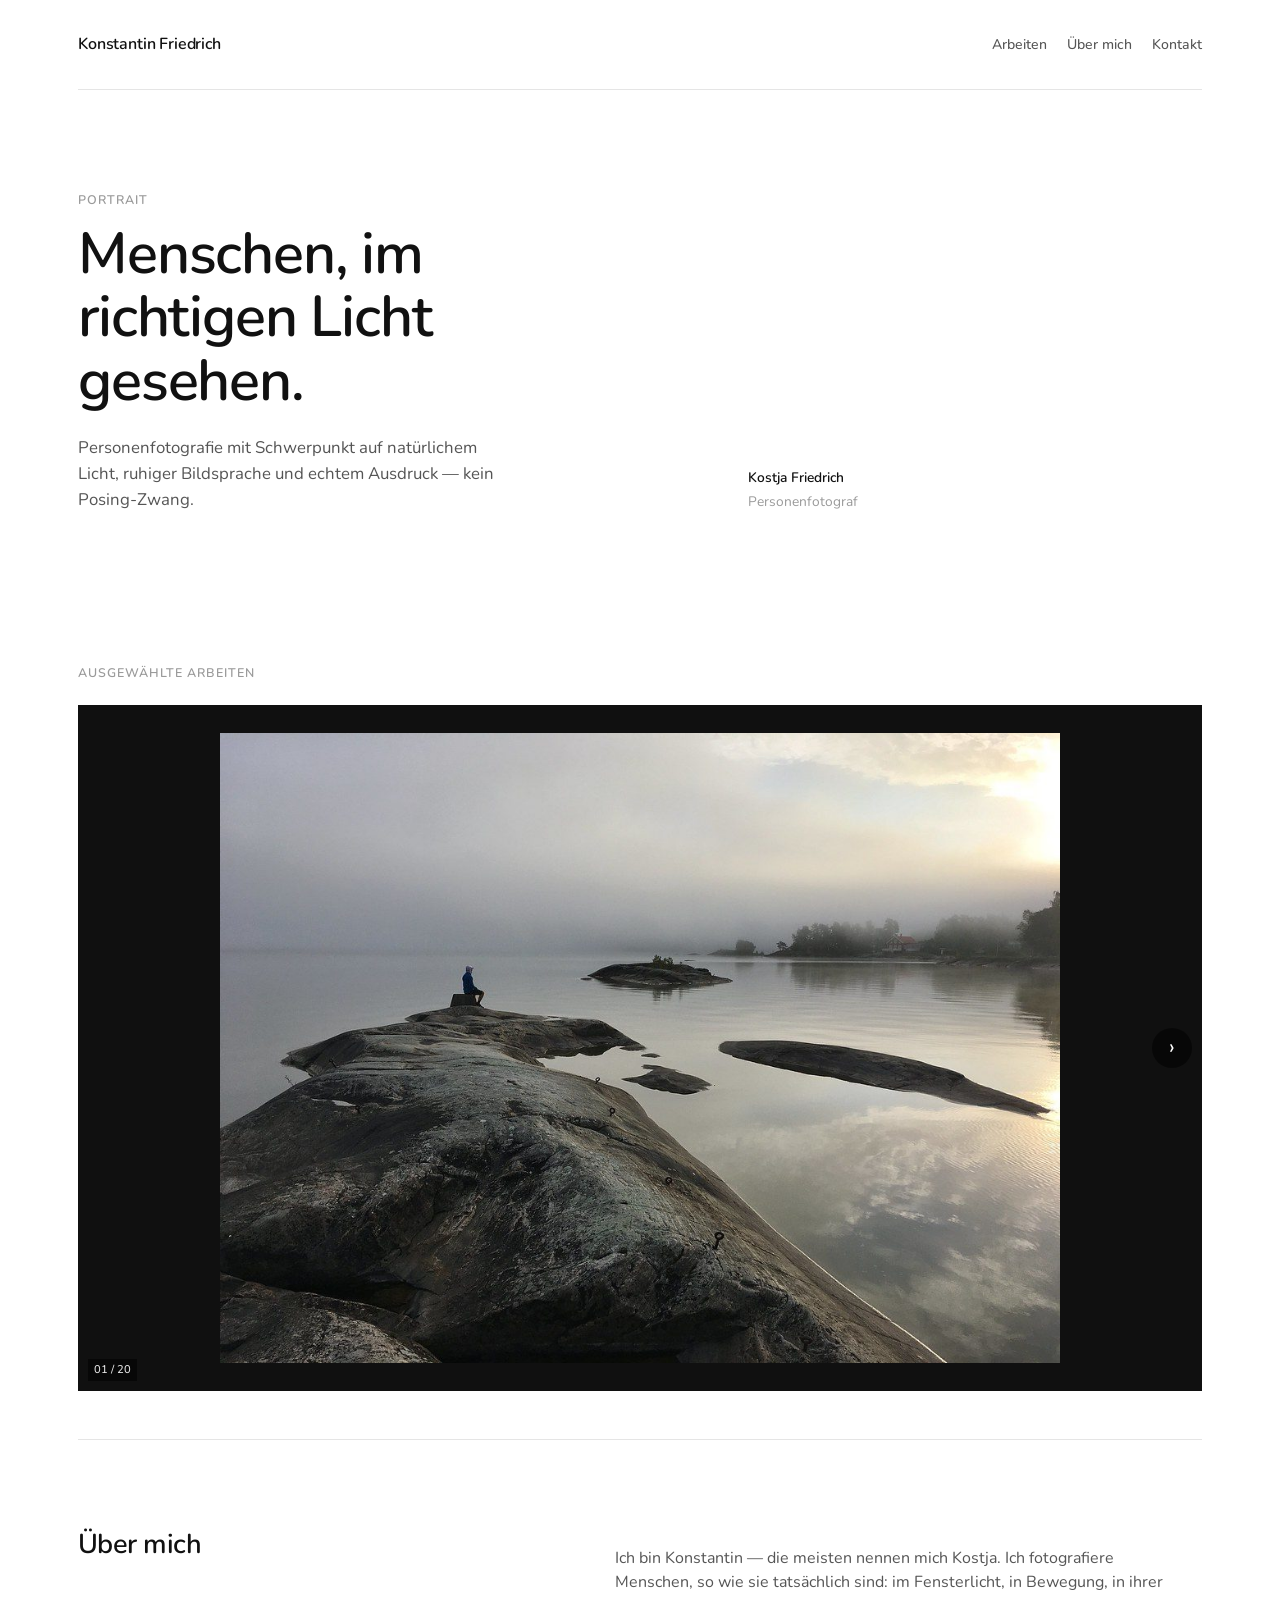
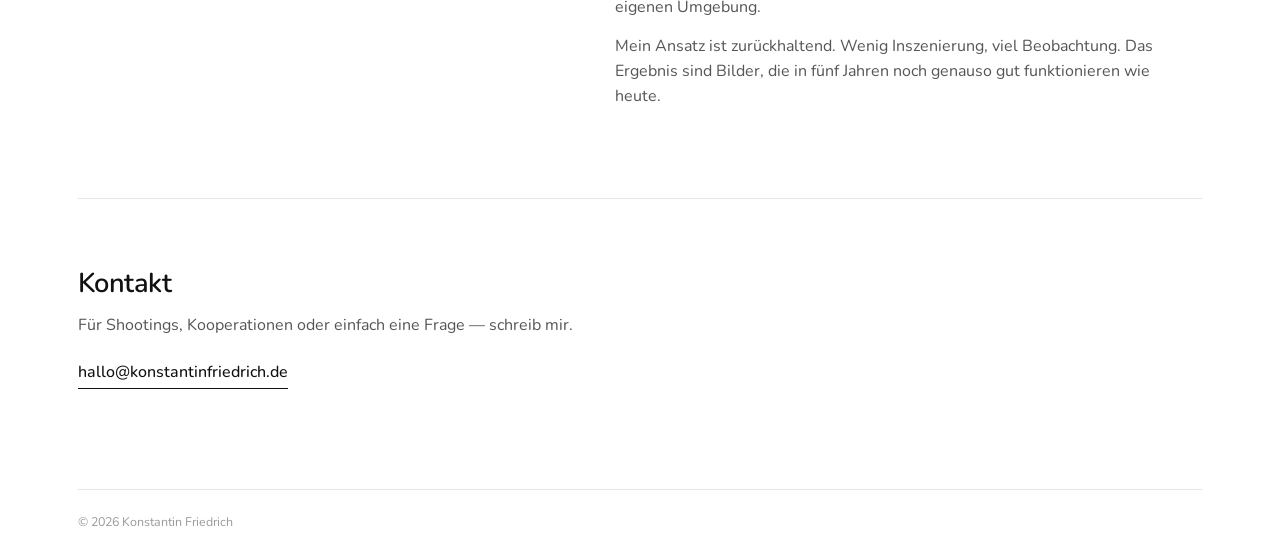
==== index.html @ 92b4cdb7 "first portfolio design" ====
<!DOCTYPE html>
<html lang="de">
<head>
<meta charset="UTF-8">
<meta name="viewport" content="width=device-width, initial-scale=1.0">
<title>Konstantin Friedrich — Personenfotografie</title>
<meta name="description" content="Konstantin Friedrich · Personenfotografie mit Fokus auf natürliches Licht.">
<link rel="preconnect" href="https://fonts.googleapis.com">
<link rel="preconnect" href="https://fonts.gstatic.com" crossorigin>
<link href="https://fonts.googleapis.com/css2?family=Nunito:wght@400;500;600;700&display=swap" rel="stylesheet">
<link rel="stylesheet" href="styles.css">
</head>
<body>

<div class="wrap">
  <header>
    <div class="header-row">
      <div class="wordmark">Konstantin Friedrich</div>
      <nav>
        <ul>
          <li><a href="#arbeiten">Arbeiten</a></li>
          <li><a href="#ueber-mich">Über mich</a></li>
          <li><a href="#kontakt">Kontakt</a></li>
        </ul>
      </nav>
    </div>
  </header>

  <section class="hero">
    <div>
      <span class="kicker">Portrait</span>
      <h1>Menschen, im richtigen Licht gesehen.</h1>
      <p class="hero-sub">Personenfotografie mit Schwerpunkt auf natürlichem Licht, ruhiger Bildsprache und echtem Ausdruck — kein Posing-Zwang.</p>
    </div>
    <div class="hero-meta">
      <div><strong>Kostja Friedrich</strong></div>
      <div>Personenfotograf</div>
    </div>
  </section>

  <section class="gallery" id="arbeiten">
    <div class="section-label">Ausgewählte Arbeiten</div>
    <div class="carousel">
      <div class="slide" id="s01">
        <img src="bilder/01.jpg" alt="Portraitfotografie, Bild 01" loading="lazy">
        <span class="slide-tag">01 / 20</span>
        <a class="carousel-nav next" href="#s02" aria-label="Nächstes Bild">&#8250;</a>
      </div>
      <div class="slide" id="s02">
        <img src="bilder/02.jpg" alt="Portraitfotografie, Bild 02" loading="lazy">
        <span class="slide-tag">02 / 20</span>
        <a class="carousel-nav prev" href="#s01" aria-label="Vorheriges Bild">&#8249;</a>
        <a class="carousel-nav next" href="#s03" aria-label="Nächstes Bild">&#8250;</a>
      </div>
      <div class="slide" id="s03">
        <img src="bilder/03.jpg" alt="Portraitfotografie, Bild 03" loading="lazy">
        <span class="slide-tag">03 / 20</span>
        <a class="carousel-nav prev" href="#s02" aria-label="Vorheriges Bild">&#8249;</a>
        <a class="carousel-nav next" href="#s04" aria-label="Nächstes Bild">&#8250;</a>
      </div>
      <div class="slide" id="s04">
        <img src="bilder/04.jpg" alt="Portraitfotografie, Bild 04" loading="lazy">
        <span class="slide-tag">04 / 20</span>
        <a class="carousel-nav prev" href="#s03" aria-label="Vorheriges Bild">&#8249;</a>
        <a class="carousel-nav next" href="#s05" aria-label="Nächstes Bild">&#8250;</a>
      </div>
      <div class="slide" id="s05">
        <img src="bilder/05.jpg" alt="Portraitfotografie, Bild 05" loading="lazy">
        <span class="slide-tag">05 / 20</span>
        <a class="carousel-nav prev" href="#s04" aria-label="Vorheriges Bild">&#8249;</a>
        <a class="carousel-nav next" href="#s06" aria-label="Nächstes Bild">&#8250;</a>
      </div>
      <div class="slide" id="s06">
        <img src="bilder/06.jpg" alt="Portraitfotografie, Bild 06" loading="lazy">
        <span class="slide-tag">06 / 20</span>
        <a class="carousel-nav prev" href="#s05" aria-label="Vorheriges Bild">&#8249;</a>
        <a class="carousel-nav next" href="#s07" aria-label="Nächstes Bild">&#8250;</a>
      </div>
      <div class="slide" id="s07">
        <img src="bilder/07.jpg" alt="Portraitfotografie, Bild 07" loading="lazy">
        <span class="slide-tag">07 / 20</span>
        <a class="carousel-nav prev" href="#s06" aria-label="Vorheriges Bild">&#8249;</a>
        <a class="carousel-nav next" href="#s08" aria-label="Nächstes Bild">&#8250;</a>
      </div>
      <div class="slide" id="s08">
        <img src="bilder/08.jpg" alt="Portraitfotografie, Bild 08" loading="lazy">
        <span class="slide-tag">08 / 20</span>
        <a class="carousel-nav prev" href="#s07" aria-label="Vorheriges Bild">&#8249;</a>
        <a class="carousel-nav next" href="#s09" aria-label="Nächstes Bild">&#8250;</a>
      </div>
      <div class="slide" id="s09">
        <img src="bilder/09.jpg" alt="Portraitfotografie, Bild 09" loading="lazy">
        <span class="slide-tag">09 / 20</span>
        <a class="carousel-nav prev" href="#s08" aria-label="Vorheriges Bild">&#8249;</a>
        <a class="carousel-nav next" href="#s10" aria-label="Nächstes Bild">&#8250;</a>
      </div>
      <div class="slide" id="s10">
        <img src="bilder/10.jpg" alt="Portraitfotografie, Bild 10" loading="lazy">
        <span class="slide-tag">10 / 20</span>
        <a class="carousel-nav prev" href="#s09" aria-label="Vorheriges Bild">&#8249;</a>
        <a class="carousel-nav next" href="#s11" aria-label="Nächstes Bild">&#8250;</a>
      </div>
      <div class="slide" id="s11">
        <img src="bilder/11.jpg" alt="Portraitfotografie, Bild 11" loading="lazy">
        <span class="slide-tag">11 / 20</span>
        <a class="carousel-nav prev" href="#s10" aria-label="Vorheriges Bild">&#8249;</a>
        <a class="carousel-nav next" href="#s12" aria-label="Nächstes Bild">&#8250;</a>
      </div>
      <div class="slide" id="s12">
        <img src="bilder/12.jpg" alt="Portraitfotografie, Bild 12" loading="lazy">
        <span class="slide-tag">12 / 20</span>
        <a class="carousel-nav prev" href="#s11" aria-label="Vorheriges Bild">&#8249;</a>
        <a class="carousel-nav next" href="#s13" aria-label="Nächstes Bild">&#8250;</a>
      </div>
      <div class="slide" id="s13">
        <img src="bilder/13.jpg" alt="Portraitfotografie, Bild 13" loading="lazy">
        <span class="slide-tag">13 / 20</span>
        <a class="carousel-nav prev" href="#s12" aria-label="Vorheriges Bild">&#8249;</a>
        <a class="carousel-nav next" href="#s14" aria-label="Nächstes Bild">&#8250;</a>
      </div>
      <div class="slide" id="s14">
        <img src="bilder/14.jpg" alt="Portraitfotografie, Bild 14" loading="lazy">
        <span class="slide-tag">14 / 20</span>
        <a class="carousel-nav prev" href="#s13" aria-label="Vorheriges Bild">&#8249;</a>
        <a class="carousel-nav next" href="#s15" aria-label="Nächstes Bild">&#8250;</a>
      </div>
      <div class="slide" id="s15">
        <img src="bilder/15.jpg" alt="Portraitfotografie, Bild 15" loading="lazy">
        <span class="slide-tag">15 / 20</span>
        <a class="carousel-nav prev" href="#s14" aria-label="Vorheriges Bild">&#8249;</a>
        <a class="carousel-nav next" href="#s16" aria-label="Nächstes Bild">&#8250;</a>
      </div>
      <div class="slide" id="s16">
        <img src="bilder/16.jpg" alt="Portraitfotografie, Bild 16" loading="lazy">
        <span class="slide-tag">16 / 20</span>
        <a class="carousel-nav prev" href="#s15" aria-label="Vorheriges Bild">&#8249;</a>
        <a class="carousel-nav next" href="#s17" aria-label="Nächstes Bild">&#8250;</a>
      </div>
      <div class="slide" id="s17">
        <img src="bilder/17.jpg" alt="Portraitfotografie, Bild 17" loading="lazy">
        <span class="slide-tag">17 / 20</span>
        <a class="carousel-nav prev" href="#s16" aria-label="Vorheriges Bild">&#8249;</a>
        <a class="carousel-nav next" href="#s18" aria-label="Nächstes Bild">&#8250;</a>
      </div>
      <div class="slide" id="s18">
        <img src="bilder/18.jpg" alt="Portraitfotografie, Bild 18" loading="lazy">
        <span class="slide-tag">18 / 20</span>
        <a class="carousel-nav prev" href="#s17" aria-label="Vorheriges Bild">&#8249;</a>
        <a class="carousel-nav next" href="#s19" aria-label="Nächstes Bild">&#8250;</a>
      </div>
      <div class="slide" id="s19">
        <img src="bilder/19.jpg" alt="Portraitfotografie, Bild 19" loading="lazy">
        <span class="slide-tag">19 / 20</span>
        <a class="carousel-nav prev" href="#s18" aria-label="Vorheriges Bild">&#8249;</a>
        <a class="carousel-nav next" href="#s20" aria-label="Nächstes Bild">&#8250;</a>
      </div>
      <div class="slide" id="s20">
        <img src="bilder/20.jpg" alt="Portraitfotografie, Bild 20" loading="lazy">
        <span class="slide-tag">20 / 20</span>
        <a class="carousel-nav prev" href="#s19" aria-label="Vorheriges Bild">&#8249;</a>
      </div>
    </div>
  </section>

  <section class="about" id="ueber-mich">
    <h2>Über mich</h2>
    <div>
      <p>Ich bin Konstantin — die meisten nennen mich Kostja. Ich fotografiere Menschen, so wie sie tatsächlich sind: im Fenster­licht, in Bewegung, in ihrer eigenen Umgebung.</p>
      <p>Mein Ansatz ist zurückhaltend. Wenig Inszenierung, viel Beobachtung. Das Ergebnis sind Bilder, die in fünf Jahren noch genauso gut funktionieren wie heute.</p>
    </div>
  </section>

  <section class="contact" id="kontakt">
    <h2>Kontakt</h2>
    <p class="contact-intro">Für Shootings, Kooperationen oder einfach eine Frage — schreib mir.</p>
    <div class="contact-links">
      <a href="mailto:hallo@konstantinfriedrich.de">hallo@konstantinfriedrich.de</a>
    </div>
  </section>

  <footer>
    <span>© 2026 Konstantin Friedrich</span>
  </footer>
</div>

<script src="script.js" defer></script>

</body>
</html>
---- styles.css ----
:root {
  --bg: #ffffff;
  --bg-raised: #f4f4f4;
  --ink: #111111;
  --ink-soft: #555555;
  --grey: #9a9a9a;
  --line: #e5e5e5;
  --frame-max: 1180px;
  --gap: clamp(20px, 5vw, 56px);
}

* { box-sizing: border-box; margin: 0; padding: 0; }

html { scroll-behavior: smooth; }

body {
  background: var(--bg);
  color: var(--ink);
  font-family: 'Nunito', sans-serif;
  font-size: 16px;
  line-height: 1.55;
  -webkit-font-smoothing: antialiased;
}

a { color: inherit; }

h1, h2, h3 {
  font-family: 'Nunito', sans-serif;
  font-weight: 600;
  letter-spacing: -0.02em;
  line-height: 1.1;
}

.wrap {
  max-width: var(--frame-max);
  margin: 0 auto;
  padding: 0 20px;
}

/* Kicker label, reused above headings */
.kicker {
  display: block;
  font-size: 0.78rem;
  font-weight: 600;
  color: var(--grey);
  letter-spacing: 0.08em;
  text-transform: uppercase;
  margin-bottom: 14px;
}

/* Header */
header {
  padding: 22px 0;
  position: sticky;
  top: 0;
  z-index: 10;
  background: var(--bg);
  border-bottom: 1px solid var(--line);
}
.header-row {
  display: flex;
  justify-content: space-between;
  align-items: center;
  gap: 16px;
  flex-wrap: wrap;
}
.wordmark {
  font-size: 1rem;
  font-weight: 600;
  letter-spacing: -0.01em;
}
nav ul {
  list-style: none;
  display: flex;
  gap: 20px;
  flex-wrap: wrap;
}
nav a {
  text-decoration: none;
  font-size: 0.88rem;
  font-weight: 500;
  color: var(--ink-soft);
  transition: color 0.15s ease;
}
nav a:hover, nav a:focus-visible { color: var(--ink); }

/* Hero */
.hero {
  padding: 56px 0 48px;
  display: grid;
  gap: 28px;
}
.hero h1 {
  font-size: clamp(2.1rem, 8vw, 3.6rem);
  max-width: 14ch;
}
.hero-sub {
  margin-top: 18px;
  font-size: 1.02rem;
  color: var(--ink-soft);
  max-width: 42ch;
}
.hero-meta {
  font-size: 0.86rem;
  color: var(--grey);
  line-height: 1.7;
}
.hero-meta strong { color: var(--ink); font-weight: 600; }

/* Gallery */
.gallery {
  padding: 44px 0 32px;
}
.section-label {
  font-size: 0.78rem;
  font-weight: 600;
  color: var(--grey);
  letter-spacing: 0.08em;
  text-transform: uppercase;
  margin-bottom: 22px;
}
.carousel {
  display: flex;
  overflow-x: auto;
  scroll-snap-type: x mandatory;
  -webkit-overflow-scrolling: touch;
  gap: 16px;
  padding-bottom: 8px;
  scrollbar-width: none;
}
.carousel::-webkit-scrollbar {
  display: none;
}
.slide {
  flex: 0 0 100%;
  scroll-snap-align: center;
  position: relative;
  background: #101010;
  display: flex;
  align-items: center;
  justify-content: center;
  padding: 28px 0;
}
.slide img {
  display: block;
  width: 100%;
  max-height: 70vh;
  object-fit: contain;
}
.slide-tag {
  position: absolute;
  bottom: 10px;
  left: 10px;
  font-size: 0.7rem;
  font-weight: 500;
  color: #e5e5e5;
  background: rgba(0, 0, 0, 0.55);
  padding: 2px 6px;
}
.carousel-nav {
  position: absolute;
  top: 50%;
  transform: translateY(-50%);
  width: 40px;
  height: 40px;
  display: flex;
  align-items: center;
  justify-content: center;
  border-radius: 50%;
  background: rgba(0, 0, 0, 0.55);
  color: #fff;
  font-size: 1.4rem;
  line-height: 1;
  text-decoration: none;
  transition: background 0.15s ease;
}
.carousel-nav:hover, .carousel-nav:focus-visible {
  background: rgba(0, 0, 0, 0.8);
}
.carousel-nav.prev { left: 10px; }
.carousel-nav.next { right: 10px; }

/* About */
.about {
  padding: 56px 0;
  border-top: 1px solid var(--line);
}
.about h2 {
  font-size: clamp(1.4rem, 4vw, 1.7rem);
}
.about p {
  color: var(--ink-soft);
  max-width: 56ch;
  margin-top: 16px;
}
.about p + p { margin-top: 14px; }

/* Contact */
.contact {
  padding: 56px 0 64px;
  border-top: 1px solid var(--line);
}
.contact h2 { font-size: clamp(1.4rem, 4vw, 1.7rem); margin-bottom: 14px; }
.contact-intro {
  color: var(--ink-soft);
  max-width: 50ch;
}
.contact-links {
  display: flex;
  gap: 28px;
  flex-wrap: wrap;
  margin-top: 22px;
}
.contact-links a {
  text-decoration: none;
  font-size: 1rem;
  font-weight: 500;
  border-bottom: 1px solid var(--ink);
  padding-bottom: 3px;
  transition: opacity 0.15s ease;
}
.contact-links a:hover, .contact-links a:focus-visible {
  opacity: 0.6;
}

/* Footer */
footer {
  padding: 22px 0;
  display: flex;
  justify-content: space-between;
  align-items: center;
  font-size: 0.78rem;
  color: var(--grey);
  flex-wrap: wrap;
  gap: 10px;
  border-top: 1px solid var(--line);
}

/* Tablet and up */
@media (min-width: 640px) {
  .wrap { padding: 0 28px; }
}

/* Desktop */
@media (min-width: 1000px) {
  header { padding: 32px 0; }
  .hero {
    padding: 100px 0 90px;
    grid-template-columns: 1.15fr 0.85fr;
    gap: var(--gap);
    align-items: end;
  }
  .hero-sub { margin-top: 22px; font-size: 1.05rem; }
  .gallery { padding: 60px 0 40px; }
  .about {
    padding: 90px 0;
    display: grid;
    grid-template-columns: 0.9fr 1.1fr;
    gap: var(--gap);
  }
  .contact { padding: 70px 0 100px; }
}

@media (prefers-reduced-motion: reduce) {
  html { scroll-behavior: auto; }
}
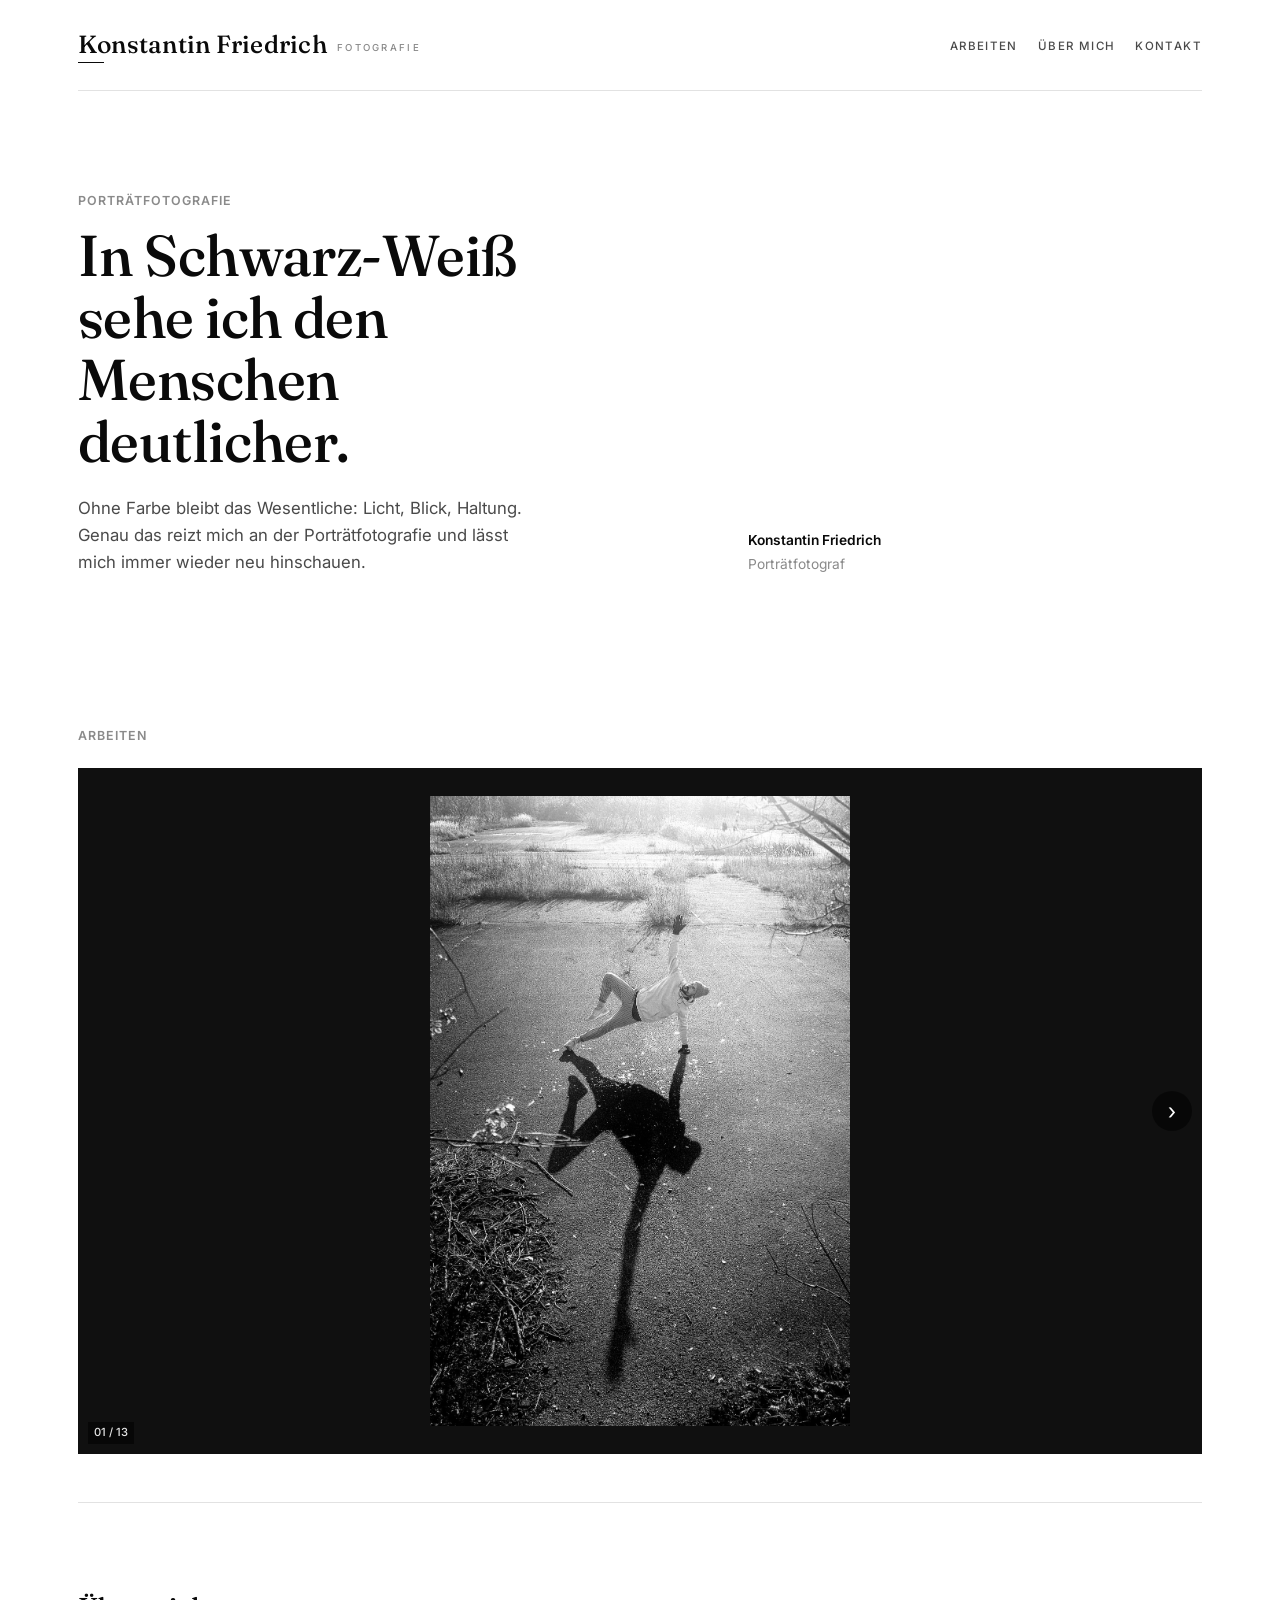
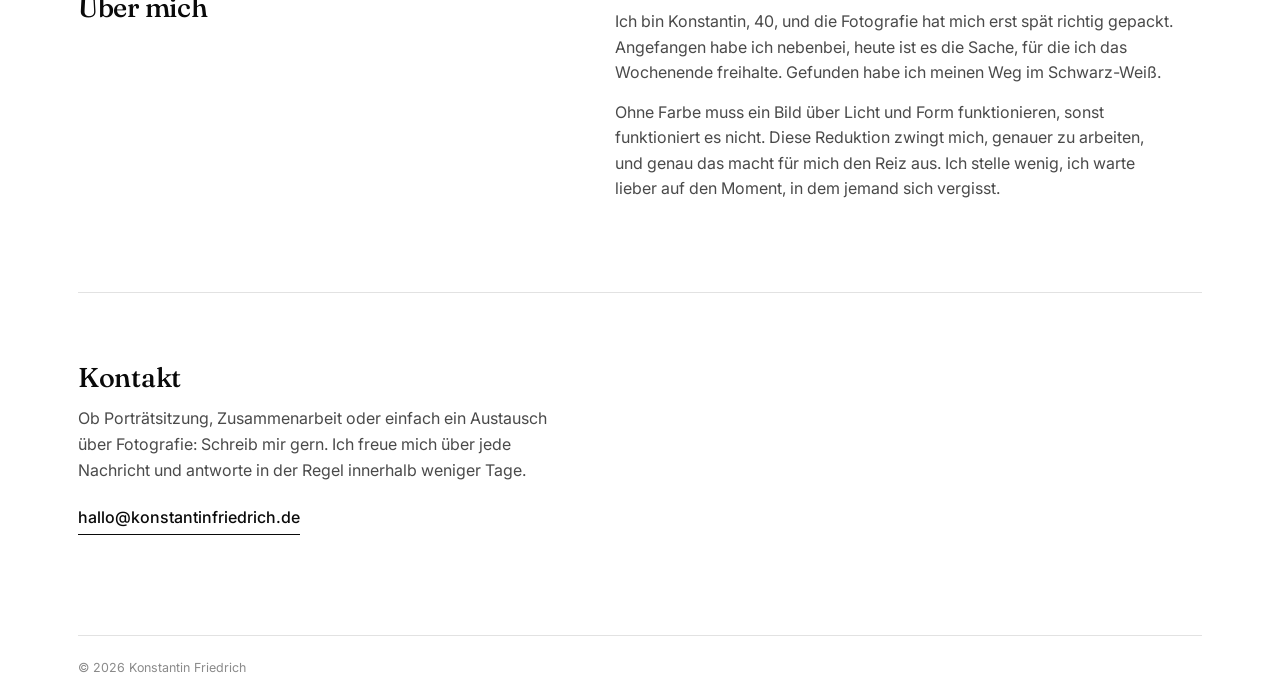
==== commit 4312f1cb: "change images and new dummy text" ====
--- a/index.html
+++ b/index.html
@@ -3,19 +3,19 @@
 <head>
 <meta charset="UTF-8">
 <meta name="viewport" content="width=device-width, initial-scale=1.0">
-<title>Konstantin Friedrich — Personenfotografie</title>
-<meta name="description" content="Konstantin Friedrich · Personenfotografie mit Fokus auf natürliches Licht.">
+<title>Konstantin Friedrich · Personenfotografie</title>
+<meta name="description" content="Konstantin Friedrich, Schwarz-Weiß-Fotografie aus Leidenschaft. Porträts in natürlichem Licht, reduziert und ehrlich.">
 <link rel="preconnect" href="https://fonts.googleapis.com">
 <link rel="preconnect" href="https://fonts.gstatic.com" crossorigin>
-<link href="https://fonts.googleapis.com/css2?family=Nunito:wght@400;500;600;700&display=swap" rel="stylesheet">
+<link href="https://fonts.googleapis.com/css2?family=Fraunces:opsz,wght@9..144,400;9..144,500;9..144,600&family=Inter:wght@400;500;600&display=swap" rel="stylesheet">
 <link rel="stylesheet" href="styles.css">
 </head>
 <body>
 
-<div class="wrap">
+<div class="wrap" id="top">
   <header>
     <div class="header-row">
-      <div class="wordmark">Konstantin Friedrich</div>
+      <a class="wordmark" href="#top">Konstantin&nbsp;Friedrich<span class="wordmark-sub">Fotografie</span></a>
       <nav>
         <ul>
           <li><a href="#arbeiten">Arbeiten</a></li>
@@ -28,136 +28,94 @@
 
   <section class="hero">
     <div>
-      <span class="kicker">Portrait</span>
-      <h1>Menschen, im richtigen Licht gesehen.</h1>
-      <p class="hero-sub">Personenfotografie mit Schwerpunkt auf natürlichem Licht, ruhiger Bildsprache und echtem Ausdruck — kein Posing-Zwang.</p>
+      <span class="kicker">Porträtfotografie</span>
+      <h1>In Schwarz-Weiß sehe ich den Menschen deutlicher.</h1>
+      <p class="hero-sub">Ohne Farbe bleibt das Wesentliche: Licht, Blick, Haltung. Genau das reizt mich an der Porträtfotografie und lässt mich immer wieder neu hinschauen.</p>
     </div>
     <div class="hero-meta">
-      <div><strong>Kostja Friedrich</strong></div>
-      <div>Personenfotograf</div>
+      <div><strong>Konstantin Friedrich</strong></div>
+      <div>Porträtfotograf</div>
     </div>
   </section>
 
   <section class="gallery" id="arbeiten">
-    <div class="section-label">Ausgewählte Arbeiten</div>
+    <div class="section-label">Arbeiten</div>
     <div class="carousel">
       <div class="slide" id="s01">
         <img src="bilder/01.jpg" alt="Portraitfotografie, Bild 01" loading="lazy">
-        <span class="slide-tag">01 / 20</span>
+        <span class="slide-tag">01 / 13</span>
         <a class="carousel-nav next" href="#s02" aria-label="Nächstes Bild">&#8250;</a>
       </div>
       <div class="slide" id="s02">
         <img src="bilder/02.jpg" alt="Portraitfotografie, Bild 02" loading="lazy">
-        <span class="slide-tag">02 / 20</span>
+        <span class="slide-tag">02 / 13</span>
         <a class="carousel-nav prev" href="#s01" aria-label="Vorheriges Bild">&#8249;</a>
         <a class="carousel-nav next" href="#s03" aria-label="Nächstes Bild">&#8250;</a>
       </div>
       <div class="slide" id="s03">
         <img src="bilder/03.jpg" alt="Portraitfotografie, Bild 03" loading="lazy">
-        <span class="slide-tag">03 / 20</span>
+        <span class="slide-tag">03 / 13</span>
         <a class="carousel-nav prev" href="#s02" aria-label="Vorheriges Bild">&#8249;</a>
         <a class="carousel-nav next" href="#s04" aria-label="Nächstes Bild">&#8250;</a>
       </div>
       <div class="slide" id="s04">
         <img src="bilder/04.jpg" alt="Portraitfotografie, Bild 04" loading="lazy">
-        <span class="slide-tag">04 / 20</span>
+        <span class="slide-tag">04 / 13</span>
         <a class="carousel-nav prev" href="#s03" aria-label="Vorheriges Bild">&#8249;</a>
         <a class="carousel-nav next" href="#s05" aria-label="Nächstes Bild">&#8250;</a>
       </div>
       <div class="slide" id="s05">
         <img src="bilder/05.jpg" alt="Portraitfotografie, Bild 05" loading="lazy">
-        <span class="slide-tag">05 / 20</span>
+        <span class="slide-tag">05 / 13</span>
         <a class="carousel-nav prev" href="#s04" aria-label="Vorheriges Bild">&#8249;</a>
         <a class="carousel-nav next" href="#s06" aria-label="Nächstes Bild">&#8250;</a>
       </div>
       <div class="slide" id="s06">
         <img src="bilder/06.jpg" alt="Portraitfotografie, Bild 06" loading="lazy">
-        <span class="slide-tag">06 / 20</span>
+        <span class="slide-tag">06 / 13</span>
         <a class="carousel-nav prev" href="#s05" aria-label="Vorheriges Bild">&#8249;</a>
         <a class="carousel-nav next" href="#s07" aria-label="Nächstes Bild">&#8250;</a>
       </div>
       <div class="slide" id="s07">
         <img src="bilder/07.jpg" alt="Portraitfotografie, Bild 07" loading="lazy">
-        <span class="slide-tag">07 / 20</span>
+        <span class="slide-tag">07 / 13</span>
         <a class="carousel-nav prev" href="#s06" aria-label="Vorheriges Bild">&#8249;</a>
         <a class="carousel-nav next" href="#s08" aria-label="Nächstes Bild">&#8250;</a>
       </div>
       <div class="slide" id="s08">
         <img src="bilder/08.jpg" alt="Portraitfotografie, Bild 08" loading="lazy">
-        <span class="slide-tag">08 / 20</span>
+        <span class="slide-tag">08 / 13</span>
         <a class="carousel-nav prev" href="#s07" aria-label="Vorheriges Bild">&#8249;</a>
         <a class="carousel-nav next" href="#s09" aria-label="Nächstes Bild">&#8250;</a>
       </div>
       <div class="slide" id="s09">
         <img src="bilder/09.jpg" alt="Portraitfotografie, Bild 09" loading="lazy">
-        <span class="slide-tag">09 / 20</span>
+        <span class="slide-tag">09 / 13</span>
         <a class="carousel-nav prev" href="#s08" aria-label="Vorheriges Bild">&#8249;</a>
         <a class="carousel-nav next" href="#s10" aria-label="Nächstes Bild">&#8250;</a>
       </div>
       <div class="slide" id="s10">
         <img src="bilder/10.jpg" alt="Portraitfotografie, Bild 10" loading="lazy">
-        <span class="slide-tag">10 / 20</span>
+        <span class="slide-tag">10 / 13</span>
         <a class="carousel-nav prev" href="#s09" aria-label="Vorheriges Bild">&#8249;</a>
         <a class="carousel-nav next" href="#s11" aria-label="Nächstes Bild">&#8250;</a>
       </div>
       <div class="slide" id="s11">
         <img src="bilder/11.jpg" alt="Portraitfotografie, Bild 11" loading="lazy">
-        <span class="slide-tag">11 / 20</span>
+        <span class="slide-tag">11 / 13</span>
         <a class="carousel-nav prev" href="#s10" aria-label="Vorheriges Bild">&#8249;</a>
         <a class="carousel-nav next" href="#s12" aria-label="Nächstes Bild">&#8250;</a>
       </div>
       <div class="slide" id="s12">
         <img src="bilder/12.jpg" alt="Portraitfotografie, Bild 12" loading="lazy">
-        <span class="slide-tag">12 / 20</span>
+        <span class="slide-tag">12 / 13</span>
         <a class="carousel-nav prev" href="#s11" aria-label="Vorheriges Bild">&#8249;</a>
         <a class="carousel-nav next" href="#s13" aria-label="Nächstes Bild">&#8250;</a>
       </div>
       <div class="slide" id="s13">
         <img src="bilder/13.jpg" alt="Portraitfotografie, Bild 13" loading="lazy">
-        <span class="slide-tag">13 / 20</span>
+        <span class="slide-tag">13 / 13</span>
         <a class="carousel-nav prev" href="#s12" aria-label="Vorheriges Bild">&#8249;</a>
-        <a class="carousel-nav next" href="#s14" aria-label="Nächstes Bild">&#8250;</a>
-      </div>
-      <div class="slide" id="s14">
-        <img src="bilder/14.jpg" alt="Portraitfotografie, Bild 14" loading="lazy">
-        <span class="slide-tag">14 / 20</span>
-        <a class="carousel-nav prev" href="#s13" aria-label="Vorheriges Bild">&#8249;</a>
-        <a class="carousel-nav next" href="#s15" aria-label="Nächstes Bild">&#8250;</a>
-      </div>
-      <div class="slide" id="s15">
-        <img src="bilder/15.jpg" alt="Portraitfotografie, Bild 15" loading="lazy">
-        <span class="slide-tag">15 / 20</span>
-        <a class="carousel-nav prev" href="#s14" aria-label="Vorheriges Bild">&#8249;</a>
-        <a class="carousel-nav next" href="#s16" aria-label="Nächstes Bild">&#8250;</a>
-      </div>
-      <div class="slide" id="s16">
-        <img src="bilder/16.jpg" alt="Portraitfotografie, Bild 16" loading="lazy">
-        <span class="slide-tag">16 / 20</span>
-        <a class="carousel-nav prev" href="#s15" aria-label="Vorheriges Bild">&#8249;</a>
-        <a class="carousel-nav next" href="#s17" aria-label="Nächstes Bild">&#8250;</a>
-      </div>
-      <div class="slide" id="s17">
-        <img src="bilder/17.jpg" alt="Portraitfotografie, Bild 17" loading="lazy">
-        <span class="slide-tag">17 / 20</span>
-        <a class="carousel-nav prev" href="#s16" aria-label="Vorheriges Bild">&#8249;</a>
-        <a class="carousel-nav next" href="#s18" aria-label="Nächstes Bild">&#8250;</a>
-      </div>
-      <div class="slide" id="s18">
-        <img src="bilder/18.jpg" alt="Portraitfotografie, Bild 18" loading="lazy">
-        <span class="slide-tag">18 / 20</span>
-        <a class="carousel-nav prev" href="#s17" aria-label="Vorheriges Bild">&#8249;</a>
-        <a class="carousel-nav next" href="#s19" aria-label="Nächstes Bild">&#8250;</a>
-      </div>
-      <div class="slide" id="s19">
-        <img src="bilder/19.jpg" alt="Portraitfotografie, Bild 19" loading="lazy">
-        <span class="slide-tag">19 / 20</span>
-        <a class="carousel-nav prev" href="#s18" aria-label="Vorheriges Bild">&#8249;</a>
-        <a class="carousel-nav next" href="#s20" aria-label="Nächstes Bild">&#8250;</a>
-      </div>
-      <div class="slide" id="s20">
-        <img src="bilder/20.jpg" alt="Portraitfotografie, Bild 20" loading="lazy">
-        <span class="slide-tag">20 / 20</span>
-        <a class="carousel-nav prev" href="#s19" aria-label="Vorheriges Bild">&#8249;</a>
       </div>
     </div>
   </section>
@@ -165,14 +123,14 @@
   <section class="about" id="ueber-mich">
     <h2>Über mich</h2>
     <div>
-      <p>Ich bin Konstantin — die meisten nennen mich Kostja. Ich fotografiere Menschen, so wie sie tatsächlich sind: im Fenster­licht, in Bewegung, in ihrer eigenen Umgebung.</p>
-      <p>Mein Ansatz ist zurückhaltend. Wenig Inszenierung, viel Beobachtung. Das Ergebnis sind Bilder, die in fünf Jahren noch genauso gut funktionieren wie heute.</p>
+      <p>Ich bin Konstantin, 40, und die Fotografie hat mich erst spät richtig gepackt. Angefangen habe ich nebenbei, heute ist es die Sache, für die ich das Wochenende freihalte. Gefunden habe ich meinen Weg im Schwarz-Weiß.</p>
+      <p>Ohne Farbe muss ein Bild über Licht und Form funktionieren, sonst funktioniert es nicht. Diese Reduktion zwingt mich, genauer zu arbeiten, und genau das macht für mich den Reiz aus. Ich stelle wenig, ich warte lieber auf den Moment, in dem jemand sich vergisst.</p>
     </div>
   </section>
 
   <section class="contact" id="kontakt">
     <h2>Kontakt</h2>
-    <p class="contact-intro">Für Shootings, Kooperationen oder einfach eine Frage — schreib mir.</p>
+    <p class="contact-intro">Ob Porträtsitzung, Zusammenarbeit oder einfach ein Austausch über Fotografie: Schreib mir gern. Ich freue mich über jede Nachricht und antworte in der Regel innerhalb weniger Tage.</p>
     <div class="contact-links">
       <a href="mailto:hallo@konstantinfriedrich.de">hallo@konstantinfriedrich.de</a>
     </div>
--- a/styles.css
+++ b/styles.css
@@ -1,10 +1,12 @@
 :root {
   --bg: #ffffff;
   --bg-raised: #f4f4f4;
-  --ink: #111111;
-  --ink-soft: #555555;
-  --grey: #9a9a9a;
-  --line: #e5e5e5;
+  --ink: #0a0a0a;
+  --ink-soft: #4a4a4a;
+  --grey: #8a8a8a;
+  --line: #e2e2e2;
+  --serif: 'Fraunces', Georgia, 'Times New Roman', serif;
+  --sans: 'Inter', system-ui, sans-serif;
   --frame-max: 1180px;
   --gap: clamp(20px, 5vw, 56px);
 }
@@ -16,19 +18,19 @@
 body {
   background: var(--bg);
   color: var(--ink);
-  font-family: 'Nunito', sans-serif;
+  font-family: var(--sans);
   font-size: 16px;
-  line-height: 1.55;
+  line-height: 1.6;
   -webkit-font-smoothing: antialiased;
 }
 
 a { color: inherit; }
 
 h1, h2, h3 {
-  font-family: 'Nunito', sans-serif;
-  font-weight: 600;
-  letter-spacing: -0.02em;
-  line-height: 1.1;
+  font-family: var(--serif);
+  font-weight: 500;
+  letter-spacing: -0.01em;
+  line-height: 1.08;
 }
 
 .wrap {
@@ -65,9 +67,37 @@
   flex-wrap: wrap;
 }
 .wordmark {
-  font-size: 1rem;
-  font-weight: 600;
-  letter-spacing: -0.01em;
+  position: relative;
+  font-family: var(--serif);
+  font-size: clamp(1.2rem, 3.5vw, 1.55rem);
+  font-weight: 500;
+  letter-spacing: 0.01em;
+  text-decoration: none;
+  line-height: 1;
+  color: var(--ink);
+  transition: opacity 0.15s ease;
+}
+/* Fine hairline under the name — editorial signet feel */
+.wordmark::after {
+  content: "";
+  position: absolute;
+  left: 0;
+  bottom: -6px;
+  width: 26px;
+  height: 1px;
+  background: var(--ink);
+}
+.wordmark:hover, .wordmark:focus-visible { opacity: 0.6; }
+/* Small "Fotografie" tag next to the name */
+.wordmark-sub {
+  font-family: var(--sans);
+  font-size: 0.6rem;
+  font-weight: 500;
+  letter-spacing: 0.24em;
+  text-transform: uppercase;
+  color: var(--grey);
+  margin-left: 10px;
+  vertical-align: 0.22em;
 }
 nav ul {
   list-style: none;
@@ -77,8 +107,10 @@
 }
 nav a {
   text-decoration: none;
-  font-size: 0.88rem;
-  font-weight: 500;
+  font-size: 0.72rem;
+  font-weight: 500;
+  letter-spacing: 0.12em;
+  text-transform: uppercase;
   color: var(--ink-soft);
   transition: color 0.15s ease;
 }
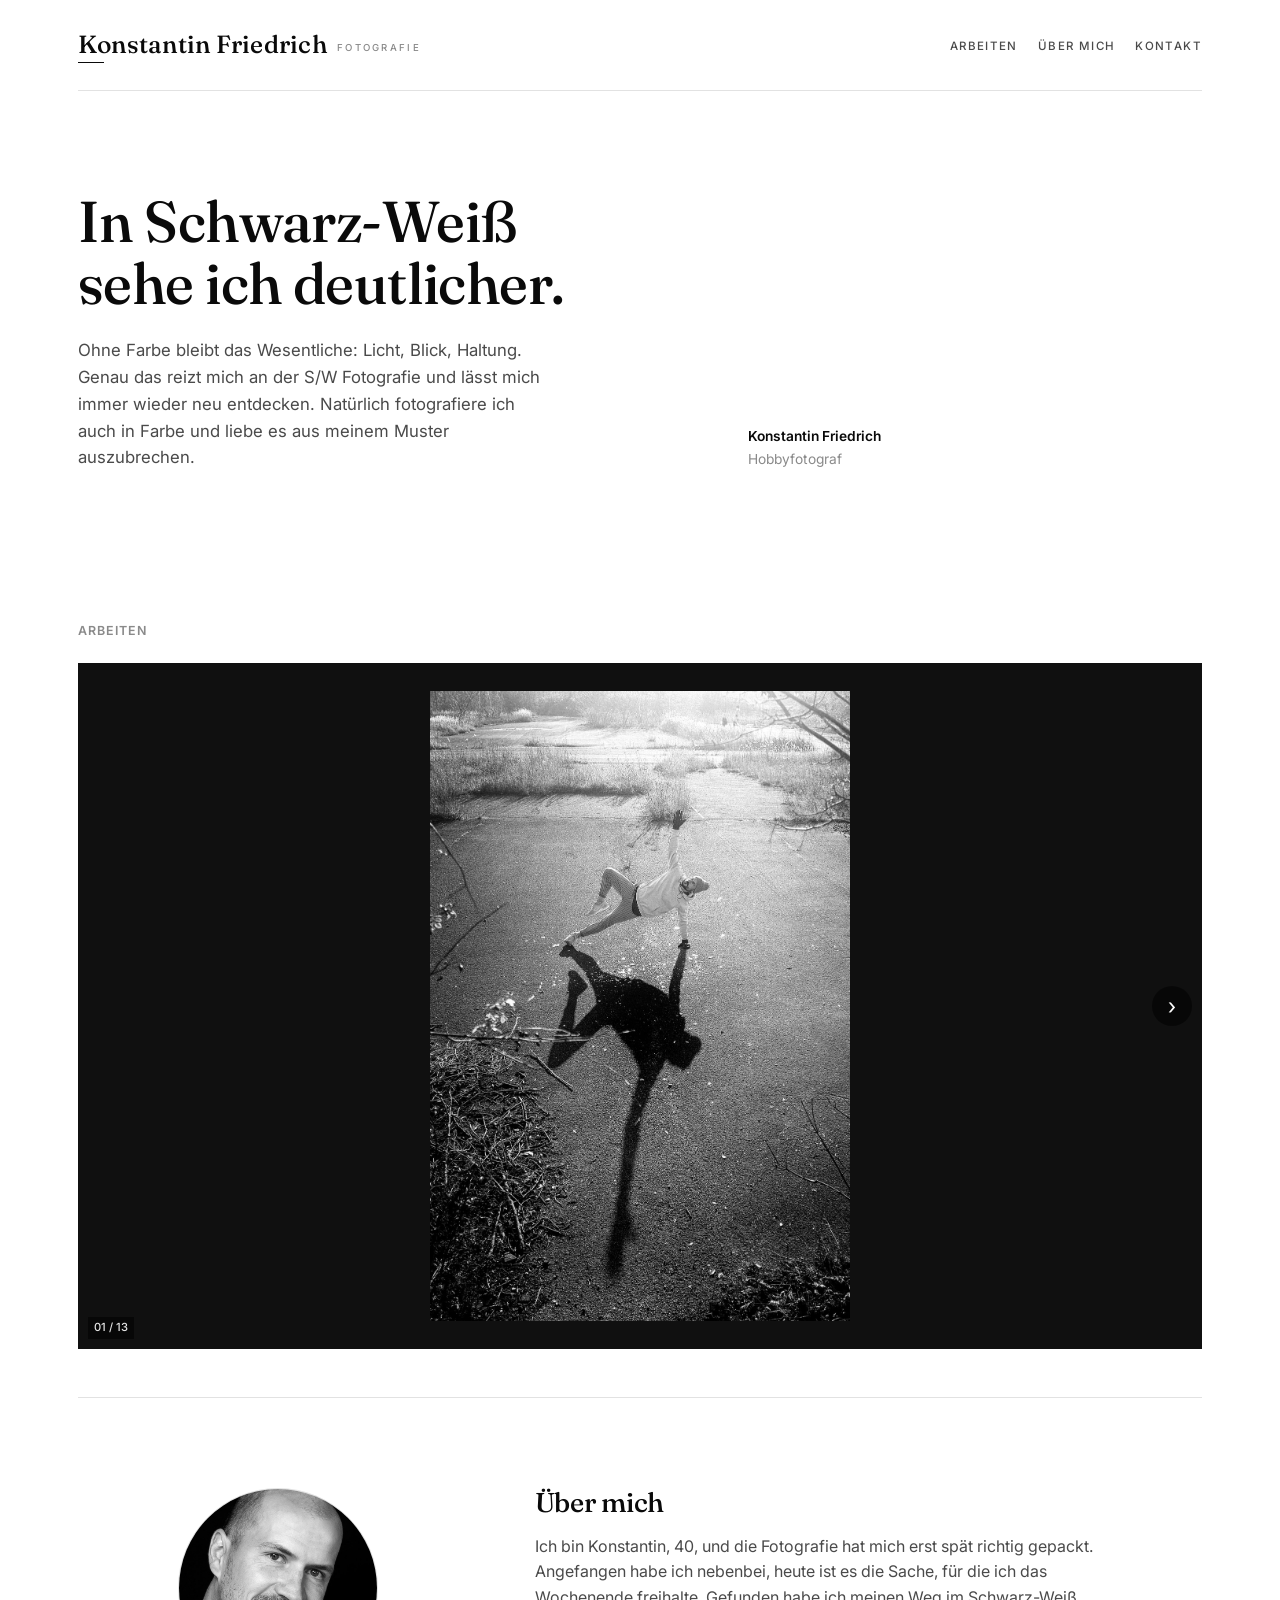
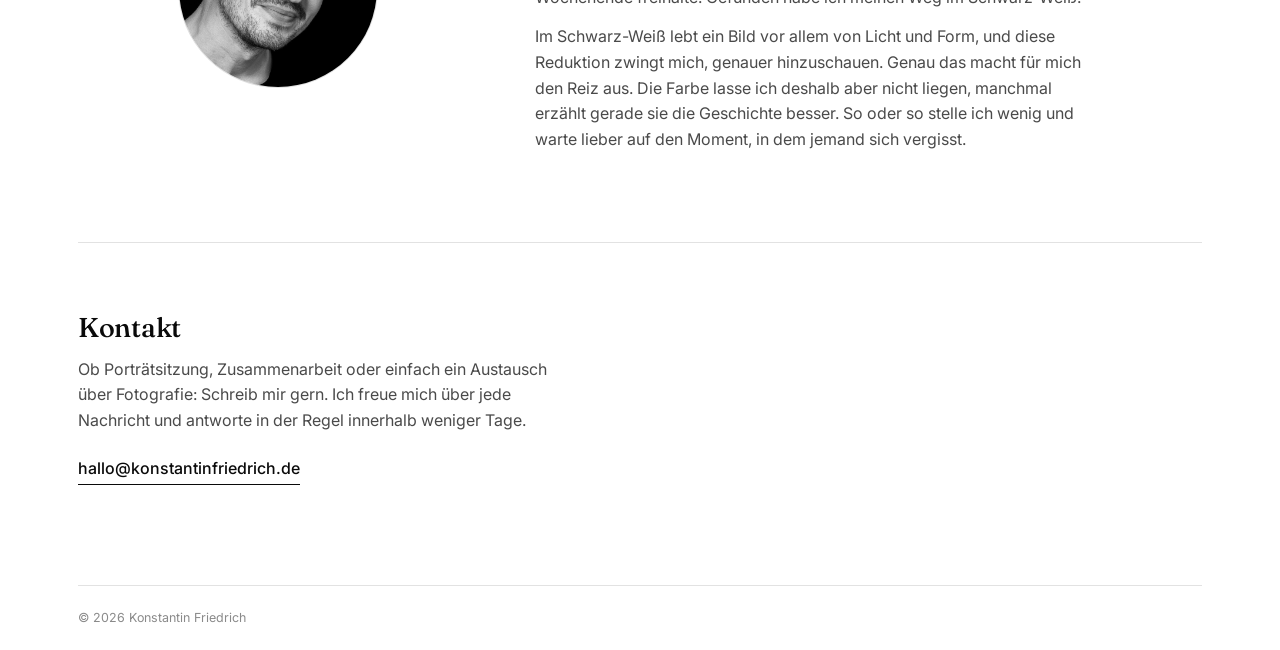
==== commit 52df8d8f: "about me picture" ====
--- a/index.html
+++ b/index.html
@@ -28,13 +28,12 @@
 
   <section class="hero">
     <div>
-      <span class="kicker">Porträtfotografie</span>
-      <h1>In Schwarz-Weiß sehe ich den Menschen deutlicher.</h1>
-      <p class="hero-sub">Ohne Farbe bleibt das Wesentliche: Licht, Blick, Haltung. Genau das reizt mich an der Porträtfotografie und lässt mich immer wieder neu hinschauen.</p>
+      <h1>In Schwarz-Weiß sehe ich deutlicher.</h1>
+      <p class="hero-sub">Ohne Farbe bleibt das Wesentliche: Licht, Blick, Haltung. Genau das reizt mich an der S/W Fotografie und lässt mich immer wieder neu entdecken. Natürlich fotografiere ich auch in Farbe und liebe es aus meinem Muster auszubrechen.</p>
     </div>
     <div class="hero-meta">
       <div><strong>Konstantin Friedrich</strong></div>
-      <div>Porträtfotograf</div>
+      <div>Hobbyfotograf</div>
     </div>
   </section>
 
@@ -121,10 +120,14 @@
   </section>
 
   <section class="about" id="ueber-mich">
-    <h2>Über mich</h2>
-    <div>
+    <figure class="portrait">
+      <!-- Bild hier einfügen: Datei als bilder/portrait.jpg ablegen (oder src unten anpassen) -->
+      <img src="bilder/portrait.jpg" alt="Konstantin Friedrich" loading="lazy">
+    </figure>
+    <div class="about-text">
+      <h2>Über mich</h2>
       <p>Ich bin Konstantin, 40, und die Fotografie hat mich erst spät richtig gepackt. Angefangen habe ich nebenbei, heute ist es die Sache, für die ich das Wochenende freihalte. Gefunden habe ich meinen Weg im Schwarz-Weiß.</p>
-      <p>Ohne Farbe muss ein Bild über Licht und Form funktionieren, sonst funktioniert es nicht. Diese Reduktion zwingt mich, genauer zu arbeiten, und genau das macht für mich den Reiz aus. Ich stelle wenig, ich warte lieber auf den Moment, in dem jemand sich vergisst.</p>
+      <p>Im Schwarz-Weiß lebt ein Bild vor allem von Licht und Form, und diese Reduktion zwingt mich, genauer hinzuschauen. Genau das macht für mich den Reiz aus. Die Farbe lasse ich deshalb aber nicht liegen, manchmal erzählt gerade sie die Geschichte besser. So oder so stelle ich wenig und warte lieber auf den Moment, in dem jemand sich vergisst.</p>
     </div>
   </section>
 
--- a/styles.css
+++ b/styles.css
@@ -226,6 +226,26 @@
   margin-top: 16px;
 }
 .about p + p { margin-top: 14px; }
+
+/* Portrait */
+.portrait {
+  margin: 0 auto 28px;
+  background: var(--bg-raised);
+  border: 1px solid var(--line);
+  aspect-ratio: 1 / 1;
+  width: 160px;
+  max-width: 100%;
+  border-radius: 50%;
+  overflow: hidden;
+}
+.portrait img {
+  display: block;
+  width: 100%;
+  height: 100%;
+  object-fit: cover;
+  object-position: center center;
+  transform: scaleX(-1);
+}
 
 /* Contact */
 .contact {
@@ -287,9 +307,11 @@
   .about {
     padding: 90px 0;
     display: grid;
-    grid-template-columns: 0.9fr 1.1fr;
+    grid-template-columns: 0.75fr 1.25fr;
     gap: var(--gap);
+    align-items: start;
   }
+  .portrait { margin: 0 auto; width: 200px; justify-self: center; }
   .contact { padding: 70px 0 100px; }
 }
 
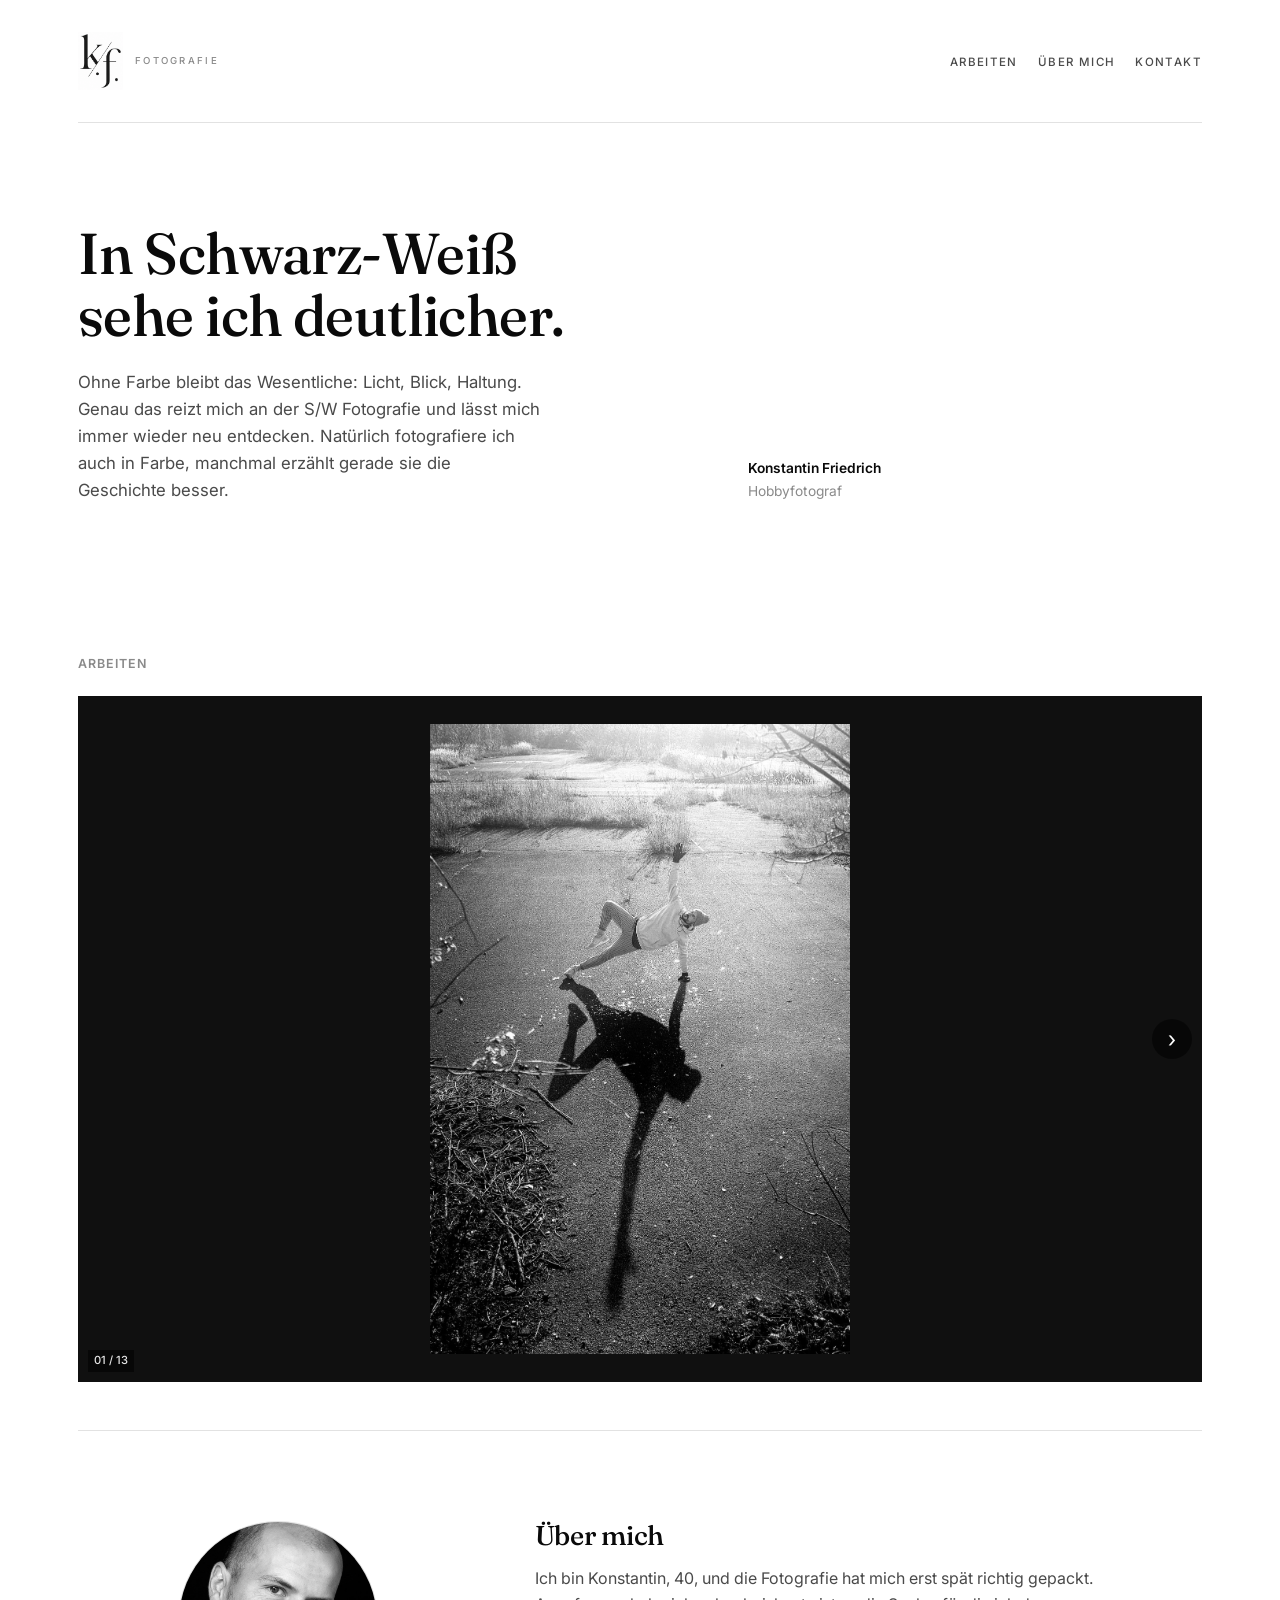
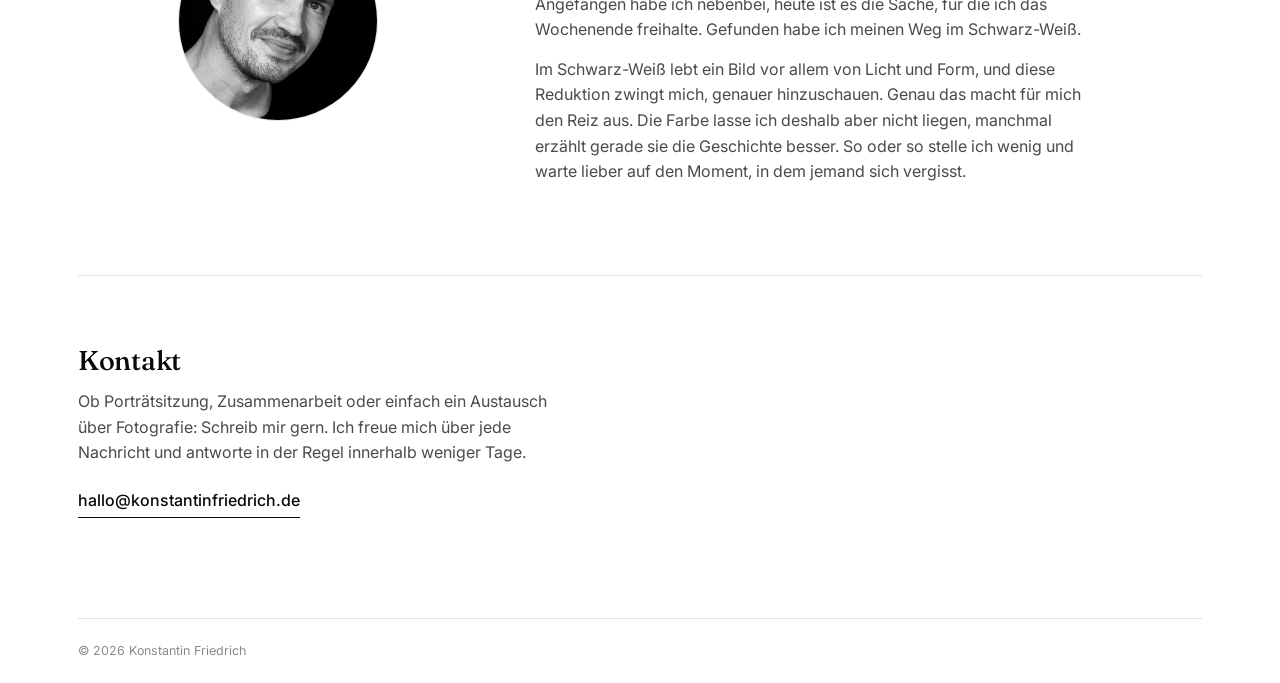
==== commit 1234a83c: "logo added" ====
--- a/index.html
+++ b/index.html
@@ -3,11 +3,13 @@
 <head>
 <meta charset="UTF-8">
 <meta name="viewport" content="width=device-width, initial-scale=1.0">
-<title>Konstantin Friedrich · Personenfotografie</title>
+<title>Konstantin Friedrich · Fotografie</title>
 <meta name="description" content="Konstantin Friedrich, Schwarz-Weiß-Fotografie aus Leidenschaft. Porträts in natürlichem Licht, reduziert und ehrlich.">
 <link rel="preconnect" href="https://fonts.googleapis.com">
 <link rel="preconnect" href="https://fonts.gstatic.com" crossorigin>
 <link href="https://fonts.googleapis.com/css2?family=Fraunces:opsz,wght@9..144,400;9..144,500;9..144,600&family=Inter:wght@400;500;600&display=swap" rel="stylesheet">
+<link rel="icon" type="image/png" href="bilder/logo.png">
+<link rel="apple-touch-icon" href="bilder/logo.png">
 <link rel="stylesheet" href="styles.css">
 </head>
 <body>
@@ -15,7 +17,10 @@
 <div class="wrap" id="top">
   <header>
     <div class="header-row">
-      <a class="wordmark" href="#top">Konstantin&nbsp;Friedrich<span class="wordmark-sub">Fotografie</span></a>
+      <a class="wordmark" href="#top" aria-label="Konstantin Friedrich Fotografie">
+        <span class="wordmark-logo" aria-hidden="true"></span>
+        <span class="wordmark-sub">Fotografie</span>
+      </a>
       <nav>
         <ul>
           <li><a href="#arbeiten">Arbeiten</a></li>
@@ -29,7 +34,7 @@
   <section class="hero">
     <div>
       <h1>In Schwarz-Weiß sehe ich deutlicher.</h1>
-      <p class="hero-sub">Ohne Farbe bleibt das Wesentliche: Licht, Blick, Haltung. Genau das reizt mich an der S/W Fotografie und lässt mich immer wieder neu entdecken. Natürlich fotografiere ich auch in Farbe und liebe es aus meinem Muster auszubrechen.</p>
+      <p class="hero-sub">Ohne Farbe bleibt das Wesentliche: Licht, Blick, Haltung. Genau das reizt mich an der S/W Fotografie und lässt mich immer wieder neu entdecken. Natürlich fotografiere ich auch in Farbe, manchmal erzählt gerade sie die Geschichte besser.</p>
     </div>
     <div class="hero-meta">
       <div><strong>Konstantin Friedrich</strong></div>
--- a/styles.css
+++ b/styles.css
@@ -67,7 +67,9 @@
   flex-wrap: wrap;
 }
 .wordmark {
-  position: relative;
+  display: inline-flex;
+  align-items: center;
+  gap: 12px;
   font-family: var(--serif);
   font-size: clamp(1.2rem, 3.5vw, 1.55rem);
   font-weight: 500;
@@ -77,15 +79,13 @@
   color: var(--ink);
   transition: opacity 0.15s ease;
 }
-/* Fine hairline under the name — editorial signet feel */
-.wordmark::after {
-  content: "";
-  position: absolute;
-  left: 0;
-  bottom: -6px;
-  width: 26px;
-  height: 1px;
-  background: var(--ink);
+/* Logo monogram (white border trimmed); shown at native aspect, no upscale */
+.wordmark-logo {
+  display: block;
+  height: 58px;
+  aspect-ratio: 580 / 748;
+  background: url("bilder/logo-trim.png") center / contain no-repeat;
+  flex-shrink: 0;
 }
 .wordmark:hover, .wordmark:focus-visible { opacity: 0.6; }
 /* Small "Fotografie" tag next to the name */
@@ -96,8 +96,6 @@
   letter-spacing: 0.24em;
   text-transform: uppercase;
   color: var(--grey);
-  margin-left: 10px;
-  vertical-align: 0.22em;
 }
 nav ul {
   list-style: none;
@@ -286,6 +284,11 @@
   flex-wrap: wrap;
   gap: 10px;
   border-top: 1px solid var(--line);
+}
+
+/* Narrow / mobile: hide the "Fotografie" tag so the header stays on one line */
+@media (max-width: 560px) {
+  .wordmark-sub { display: none; }
 }
 
 /* Tablet and up */
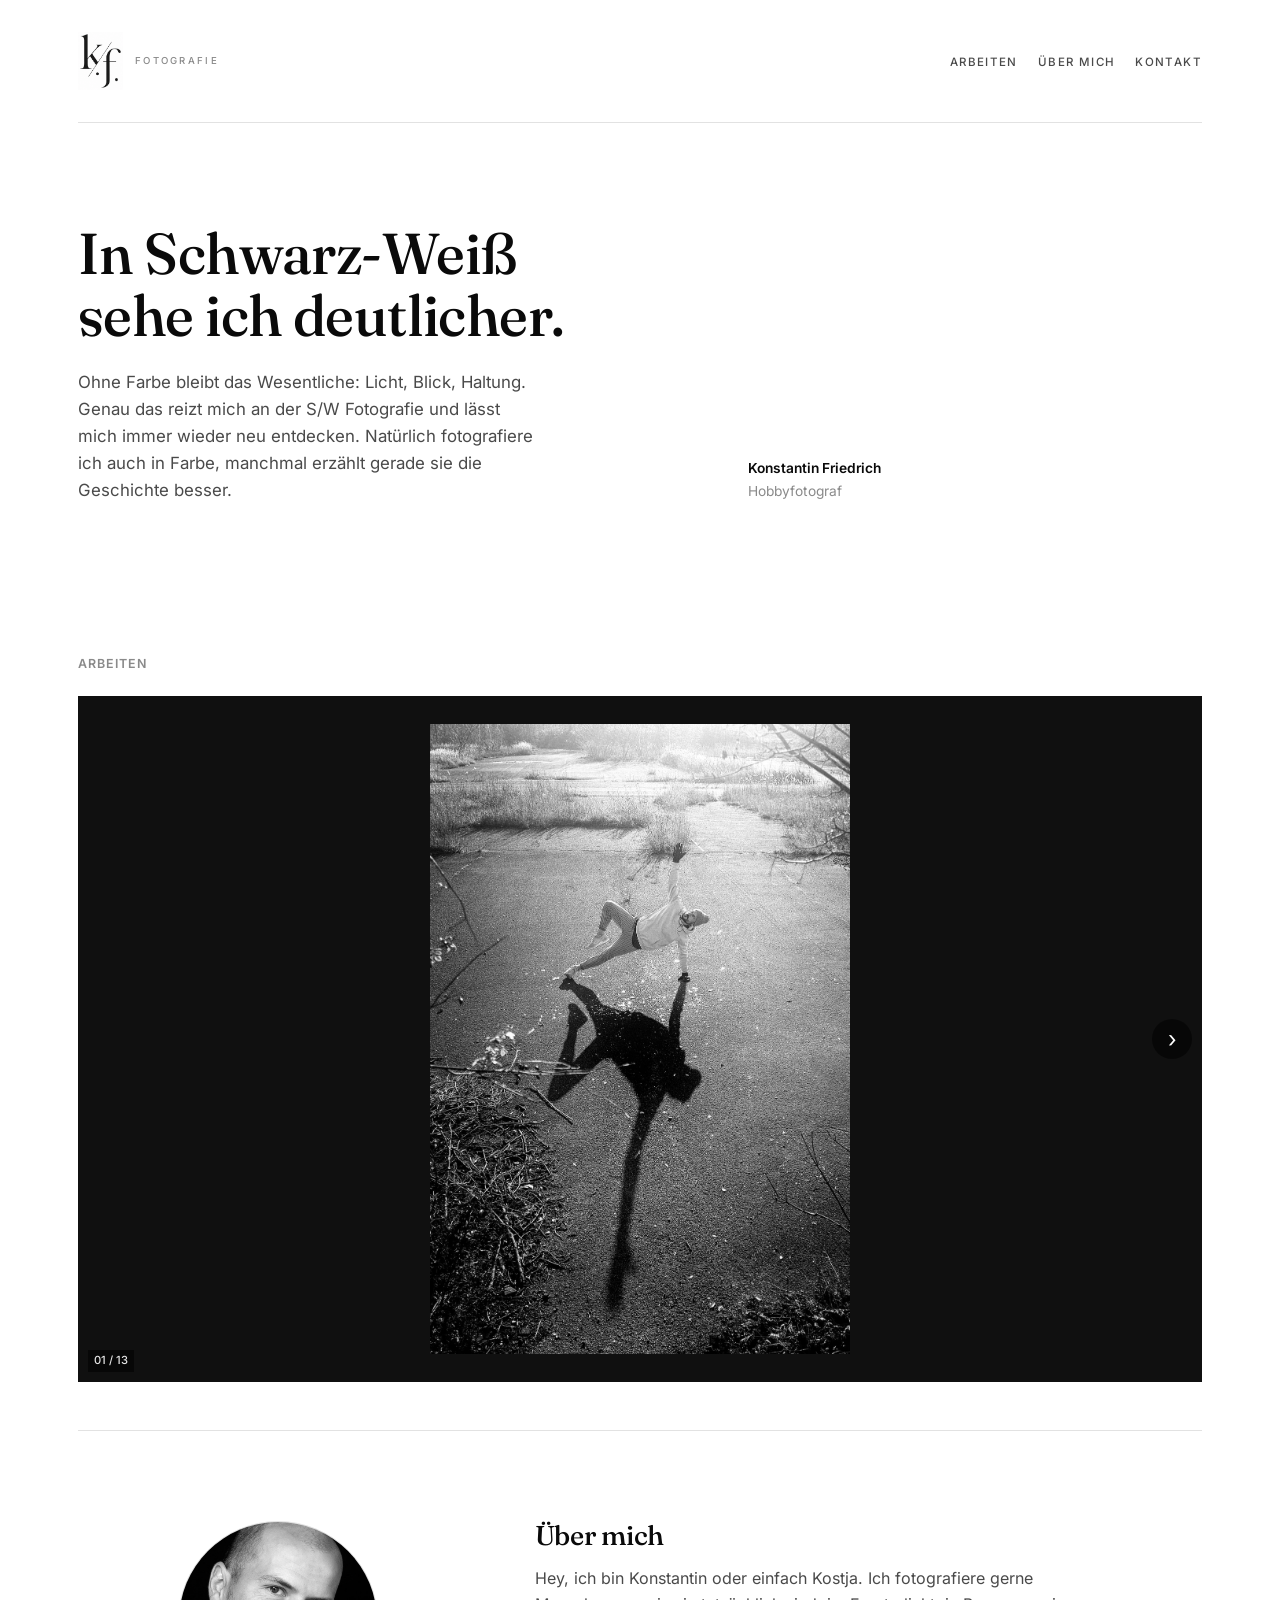
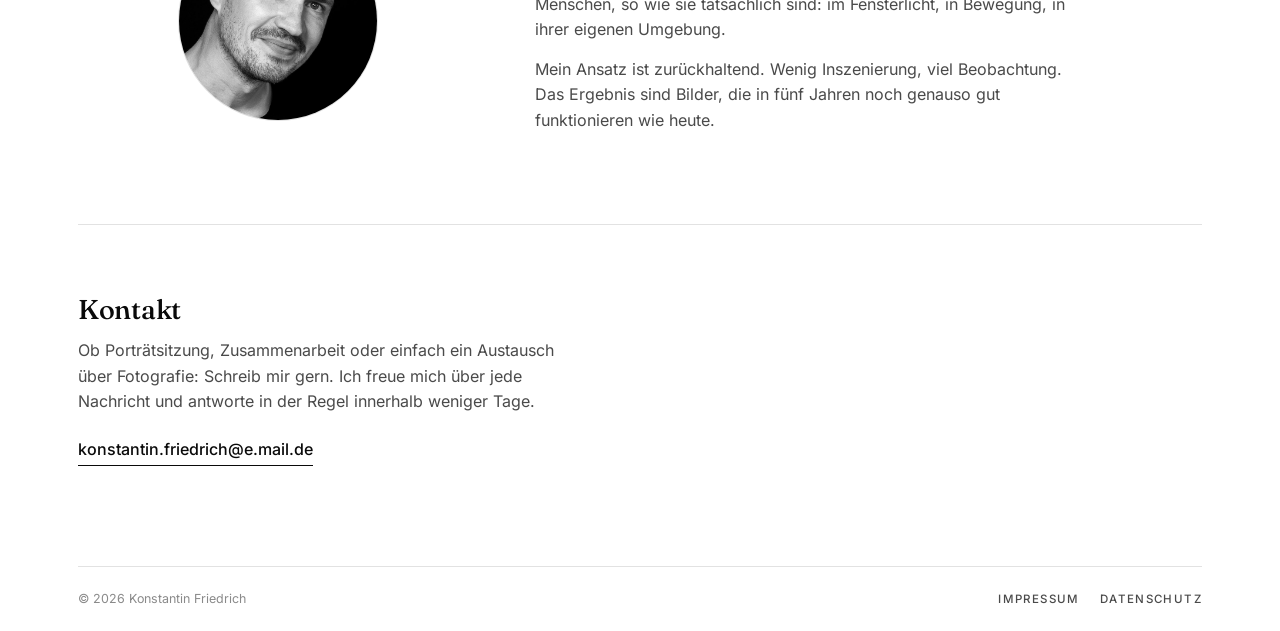
==== commit cd36fa05: "impressum added" ====
--- a/index.html
+++ b/index.html
@@ -5,9 +5,8 @@
 <meta name="viewport" content="width=device-width, initial-scale=1.0">
 <title>Konstantin Friedrich · Fotografie</title>
 <meta name="description" content="Konstantin Friedrich, Schwarz-Weiß-Fotografie aus Leidenschaft. Porträts in natürlichem Licht, reduziert und ehrlich.">
-<link rel="preconnect" href="https://fonts.googleapis.com">
-<link rel="preconnect" href="https://fonts.gstatic.com" crossorigin>
-<link href="https://fonts.googleapis.com/css2?family=Fraunces:opsz,wght@9..144,400;9..144,500;9..144,600&family=Inter:wght@400;500;600&display=swap" rel="stylesheet">
+<link rel="preload" href="fonts/inter-latin.woff2" as="font" type="font/woff2" crossorigin>
+<link rel="preload" href="fonts/fraunces-latin.woff2" as="font" type="font/woff2" crossorigin>
 <link rel="icon" type="image/png" href="bilder/logo.png">
 <link rel="apple-touch-icon" href="bilder/logo.png">
 <link rel="stylesheet" href="styles.css">
@@ -131,8 +130,8 @@
     </figure>
     <div class="about-text">
       <h2>Über mich</h2>
-      <p>Ich bin Konstantin, 40, und die Fotografie hat mich erst spät richtig gepackt. Angefangen habe ich nebenbei, heute ist es die Sache, für die ich das Wochenende freihalte. Gefunden habe ich meinen Weg im Schwarz-Weiß.</p>
-      <p>Im Schwarz-Weiß lebt ein Bild vor allem von Licht und Form, und diese Reduktion zwingt mich, genauer hinzuschauen. Genau das macht für mich den Reiz aus. Die Farbe lasse ich deshalb aber nicht liegen, manchmal erzählt gerade sie die Geschichte besser. So oder so stelle ich wenig und warte lieber auf den Moment, in dem jemand sich vergisst.</p>
+      <p>Hey, ich bin Konstantin oder einfach Kostja. Ich fotografiere gerne Menschen, so wie sie tatsächlich sind: im Fenster­licht, in Bewegung, in ihrer eigenen Umgebung.</p>
+      <p>Mein Ansatz ist zurückhaltend. Wenig Inszenierung, viel Beobachtung. Das Ergebnis sind Bilder, die in fünf Jahren noch genauso gut funktionieren wie heute.</p>
     </div>
   </section>
 
@@ -140,12 +139,16 @@
     <h2>Kontakt</h2>
     <p class="contact-intro">Ob Porträtsitzung, Zusammenarbeit oder einfach ein Austausch über Fotografie: Schreib mir gern. Ich freue mich über jede Nachricht und antworte in der Regel innerhalb weniger Tage.</p>
     <div class="contact-links">
-      <a href="mailto:hallo@konstantinfriedrich.de">hallo@konstantinfriedrich.de</a>
+      <a class="email-link" data-user="konstantin.friedrich" data-domain="e.mail.de" href="#">E-Mail anzeigen</a>
     </div>
   </section>
 
   <footer>
     <span>© 2026 Konstantin Friedrich</span>
+    <nav class="footer-links">
+      <a href="impressum.html">Impressum</a>
+      <a href="datenschutz.html">Datenschutz</a>
+    </nav>
   </footer>
 </div>
 
--- a/styles.css
+++ b/styles.css
@@ -1,3 +1,21 @@
+/* Lokal gehostete Fonts (Variable Fonts, latin subset) */
+@font-face {
+  font-family: 'Inter';
+  font-style: normal;
+  font-weight: 400 600;
+  font-display: swap;
+  src: url("fonts/inter-latin.woff2") format("woff2");
+  unicode-range: U+0000-00FF, U+0131, U+0152-0153, U+02BB-02BC, U+02C6, U+02DA, U+02DC, U+0304, U+0308, U+0329, U+2000-206F, U+20AC, U+2122, U+2191, U+2193, U+2212, U+2215, U+FEFF, U+FFFD;
+}
+@font-face {
+  font-family: 'Fraunces';
+  font-style: normal;
+  font-weight: 400 600;
+  font-display: swap;
+  src: url("fonts/fraunces-latin.woff2") format("woff2");
+  unicode-range: U+0000-00FF, U+0131, U+0152-0153, U+02BB-02BC, U+02C6, U+02DA, U+02DC, U+0304, U+0308, U+0329, U+2000-206F, U+20AC, U+2122, U+2191, U+2193, U+2212, U+2215, U+FEFF, U+FFFD;
+}
+
 :root {
   --bg: #ffffff;
   --bg-raised: #f4f4f4;
@@ -285,6 +303,37 @@
   gap: 10px;
   border-top: 1px solid var(--line);
 }
+.footer-links {
+  display: flex;
+  gap: 20px;
+}
+.footer-links a {
+  text-decoration: none;
+  transition: color 0.15s ease;
+}
+.footer-links a:hover, .footer-links a:focus-visible { color: var(--ink); }
+
+/* Legal / Rechtstext-Seiten */
+.legal {
+  padding: 48px 0 72px;
+  max-width: 68ch;
+}
+.legal h1 { font-size: clamp(1.8rem, 5vw, 2.6rem); margin-bottom: 8px; }
+.legal h2 {
+  font-size: 1.2rem;
+  margin: 40px 0 12px;
+}
+.legal p, .legal ul { color: var(--ink-soft); margin-bottom: 14px; }
+.legal ul { padding-left: 20px; }
+.legal a { color: var(--ink); }
+.legal .back {
+  display: inline-block;
+  margin-bottom: 32px;
+  font-size: 0.9rem;
+  color: var(--grey);
+  text-decoration: none;
+}
+.legal .back:hover, .legal .back:focus-visible { color: var(--ink); }
 
 /* Narrow / mobile: hide the "Fotografie" tag so the header stays on one line */
 @media (max-width: 560px) {
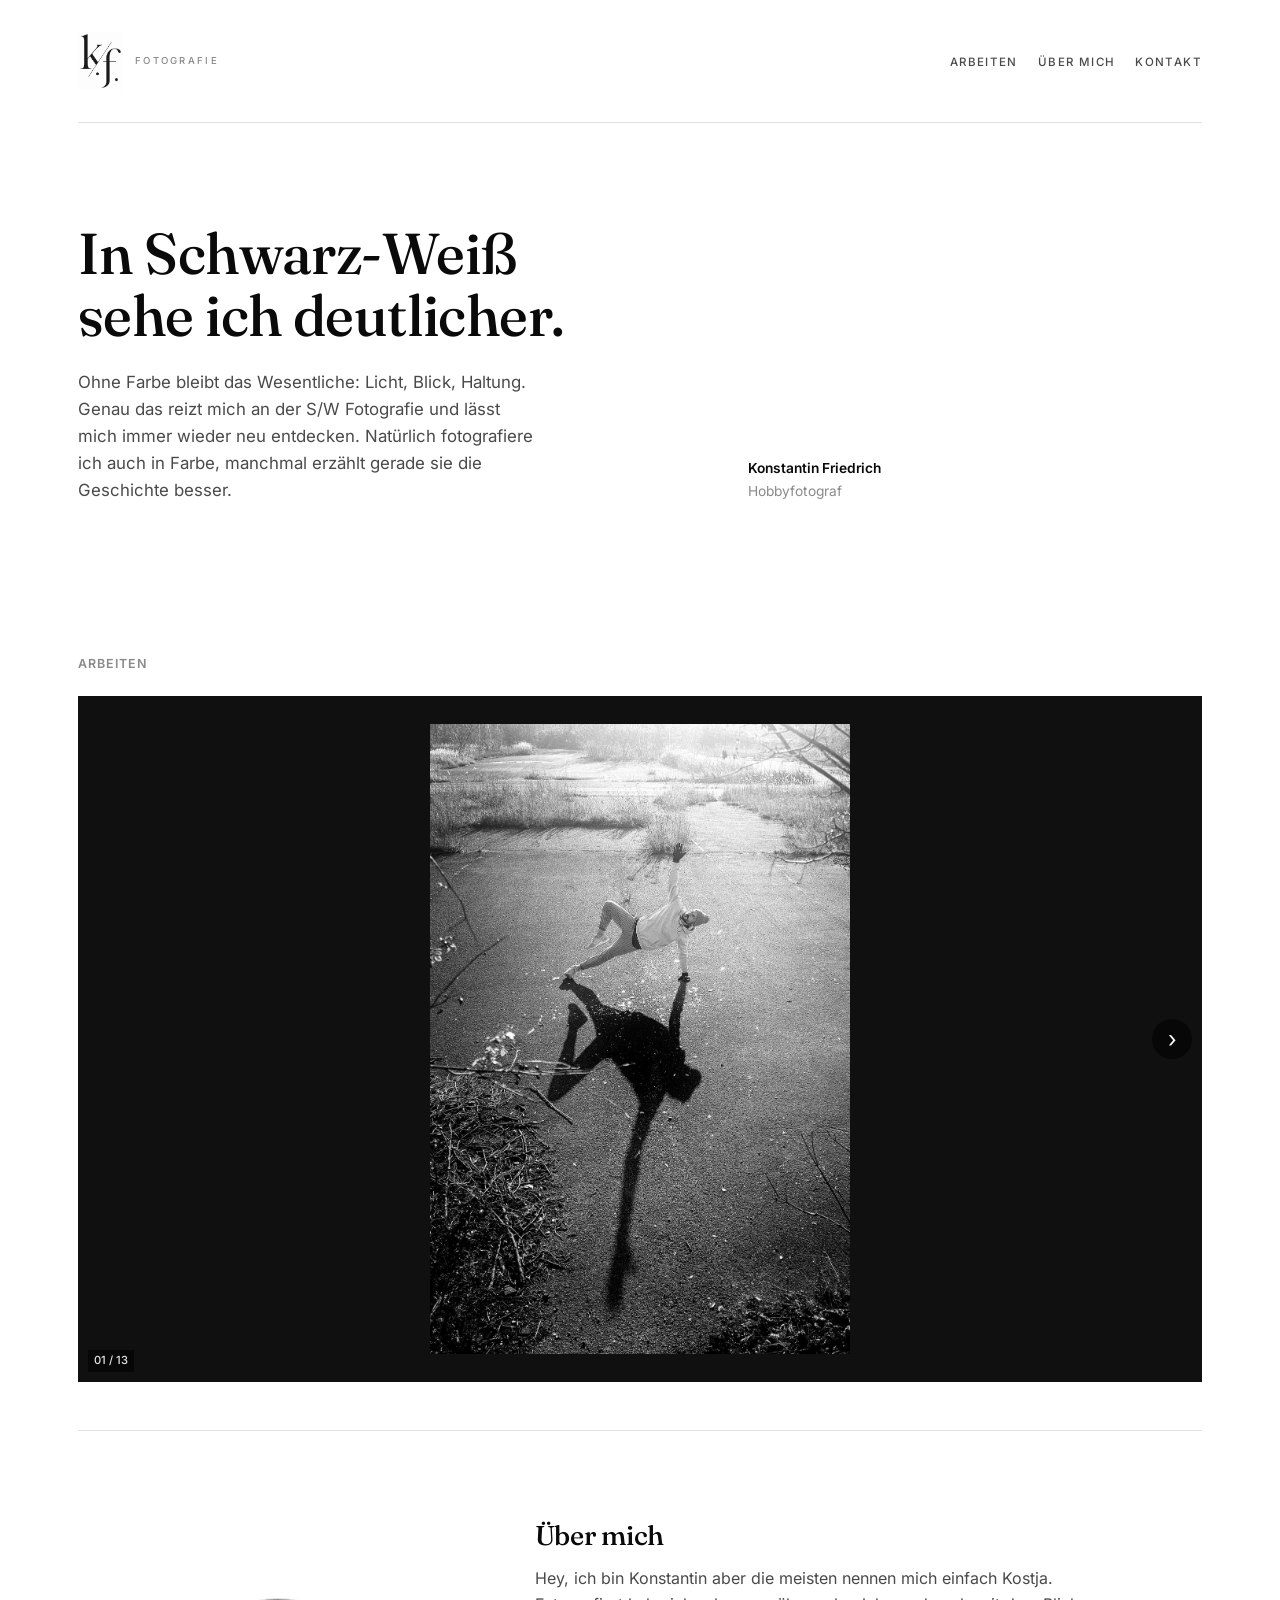
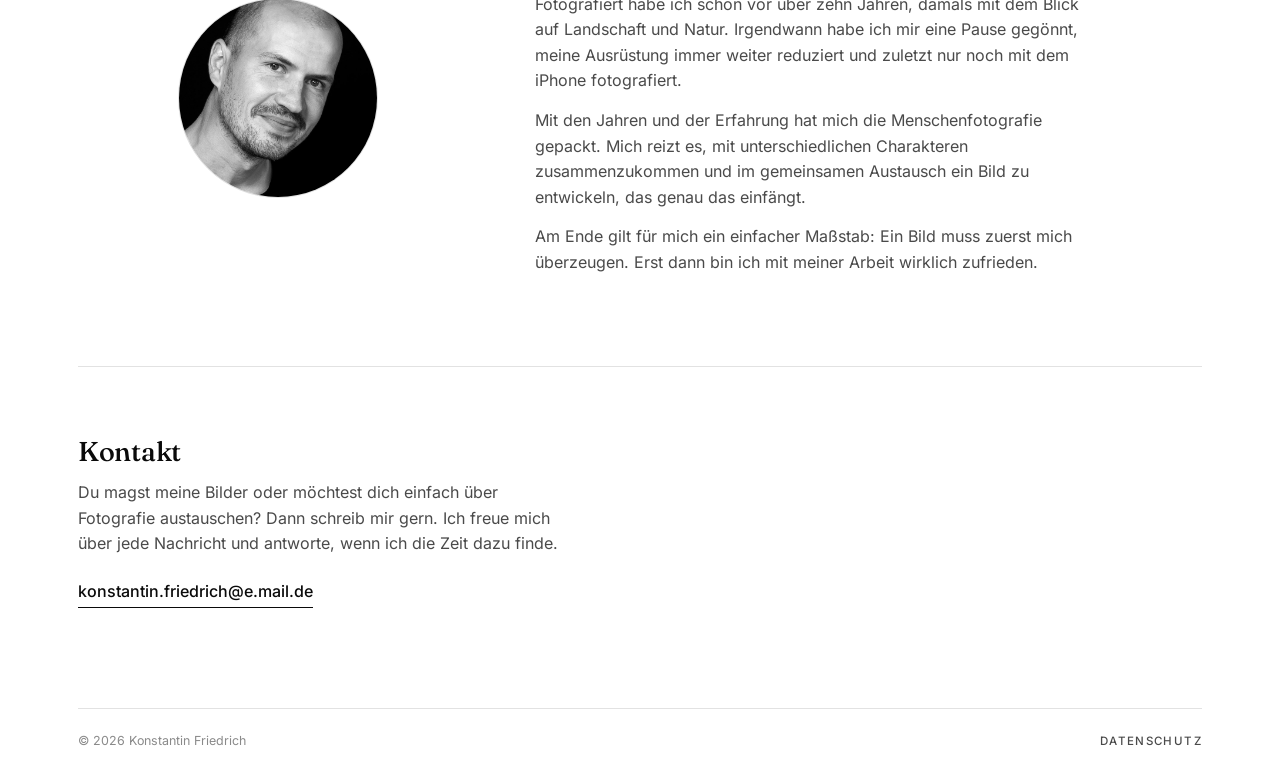
==== commit a7385df0: "no commercial purpose" ====
--- a/index.html
+++ b/index.html
@@ -130,14 +130,15 @@
     </figure>
     <div class="about-text">
       <h2>Über mich</h2>
-      <p>Hey, ich bin Konstantin oder einfach Kostja. Ich fotografiere gerne Menschen, so wie sie tatsächlich sind: im Fenster­licht, in Bewegung, in ihrer eigenen Umgebung.</p>
-      <p>Mein Ansatz ist zurückhaltend. Wenig Inszenierung, viel Beobachtung. Das Ergebnis sind Bilder, die in fünf Jahren noch genauso gut funktionieren wie heute.</p>
+      <p>Hey, ich bin Konstantin aber die meisten nennen mich einfach Kostja. Fotografiert habe ich schon vor über zehn Jahren, damals mit dem Blick auf Landschaft und Natur. Irgendwann habe ich mir eine Pause gegönnt, meine Ausrüstung immer weiter reduziert und zuletzt nur noch mit dem iPhone fotografiert.</p>
+      <p>Mit den Jahren und der Erfahrung hat mich die Menschenfotografie gepackt. Mich reizt es, mit unterschiedlichen Charakteren zusammenzukommen und im gemeinsamen Austausch ein Bild zu entwickeln, das genau das einfängt.</p>
+      <p>Am Ende gilt für mich ein einfacher Maßstab: Ein Bild muss zuerst mich überzeugen. Erst dann bin ich mit meiner Arbeit wirklich zufrieden.</p>
     </div>
   </section>
 
   <section class="contact" id="kontakt">
     <h2>Kontakt</h2>
-    <p class="contact-intro">Ob Porträtsitzung, Zusammenarbeit oder einfach ein Austausch über Fotografie: Schreib mir gern. Ich freue mich über jede Nachricht und antworte in der Regel innerhalb weniger Tage.</p>
+    <p class="contact-intro">Du magst meine Bilder oder möchtest dich einfach über Fotografie austauschen? Dann schreib mir gern. Ich freue mich über jede Nachricht und antworte, wenn ich die Zeit dazu finde.</p>
     <div class="contact-links">
       <a class="email-link" data-user="konstantin.friedrich" data-domain="e.mail.de" href="#">E-Mail anzeigen</a>
     </div>
@@ -146,7 +147,6 @@
   <footer>
     <span>© 2026 Konstantin Friedrich</span>
     <nav class="footer-links">
-      <a href="impressum.html">Impressum</a>
       <a href="datenschutz.html">Datenschutz</a>
     </nav>
   </footer>
--- a/styles.css
+++ b/styles.css
@@ -363,7 +363,7 @@
     gap: var(--gap);
     align-items: start;
   }
-  .portrait { margin: 0 auto; width: 200px; justify-self: center; }
+  .portrait { margin: 0 auto; width: 200px; justify-self: center; align-self: center; }
   .contact { padding: 70px 0 100px; }
 }
 
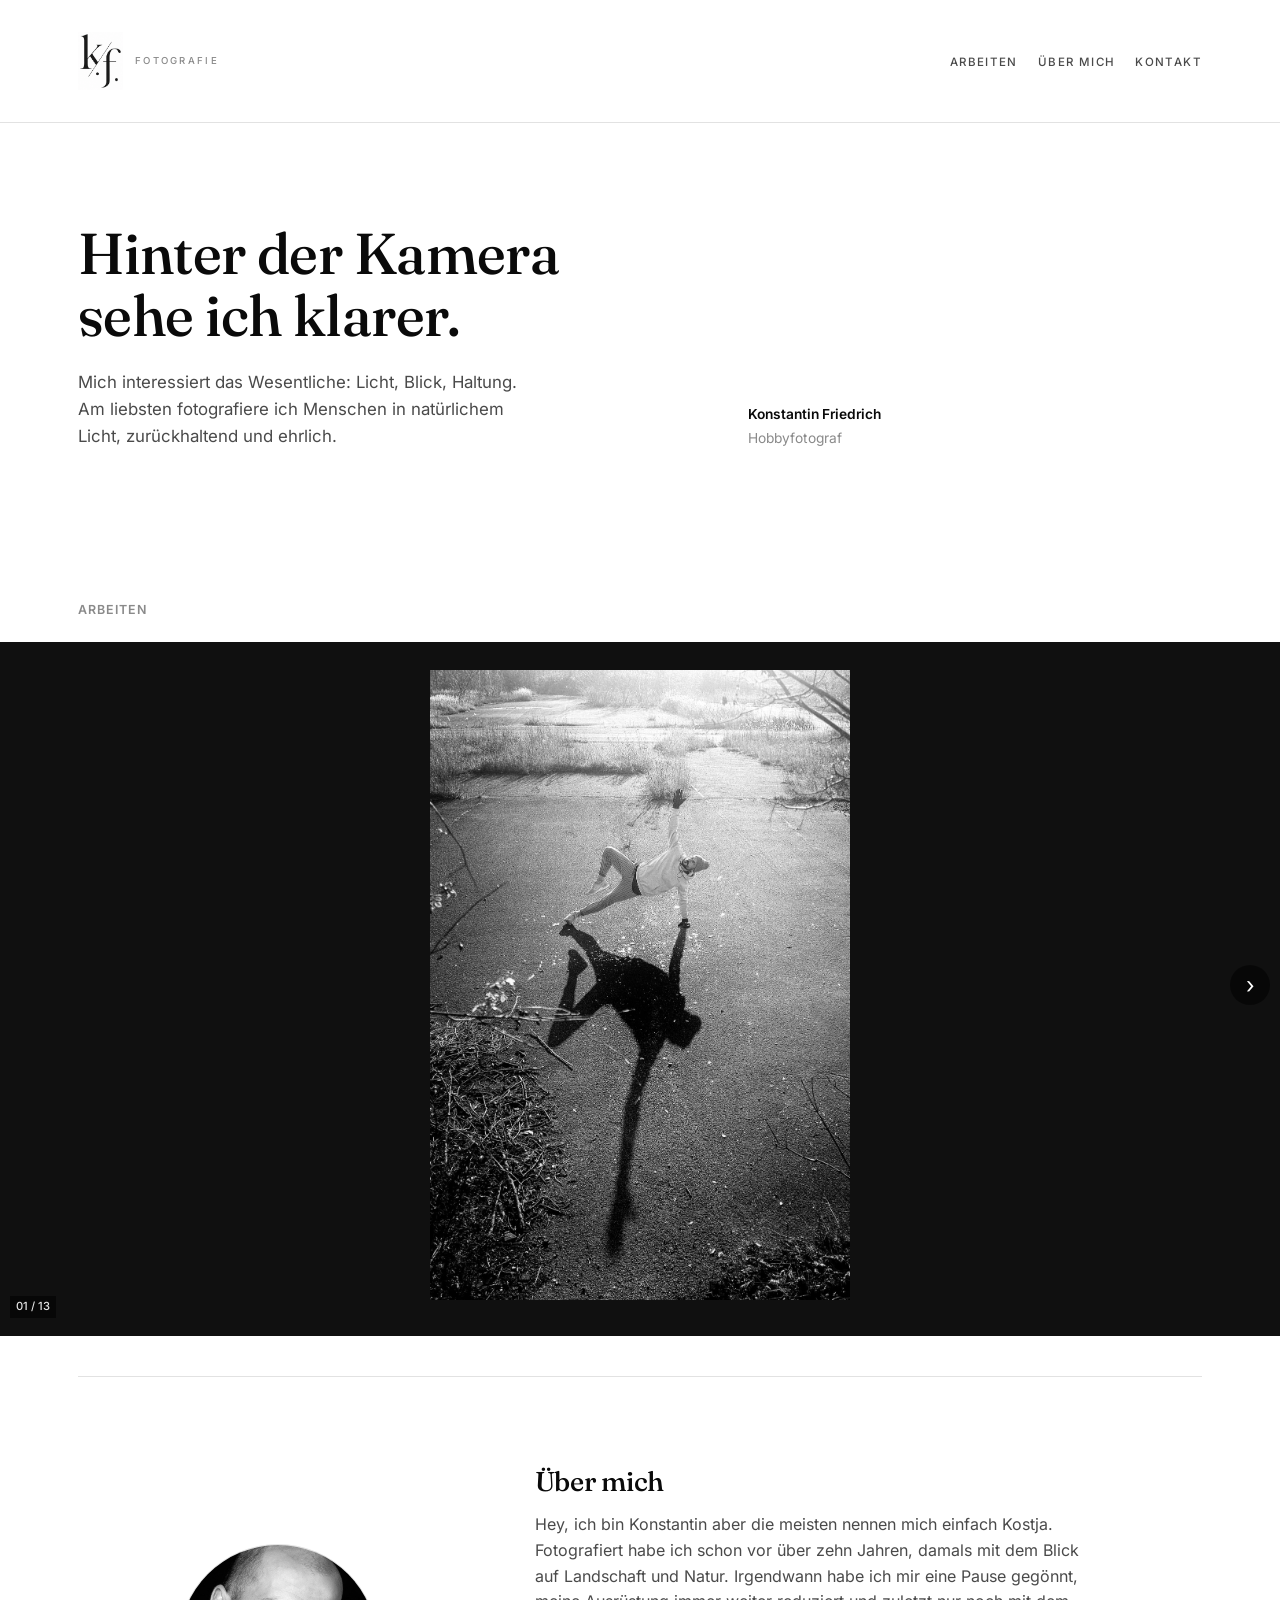
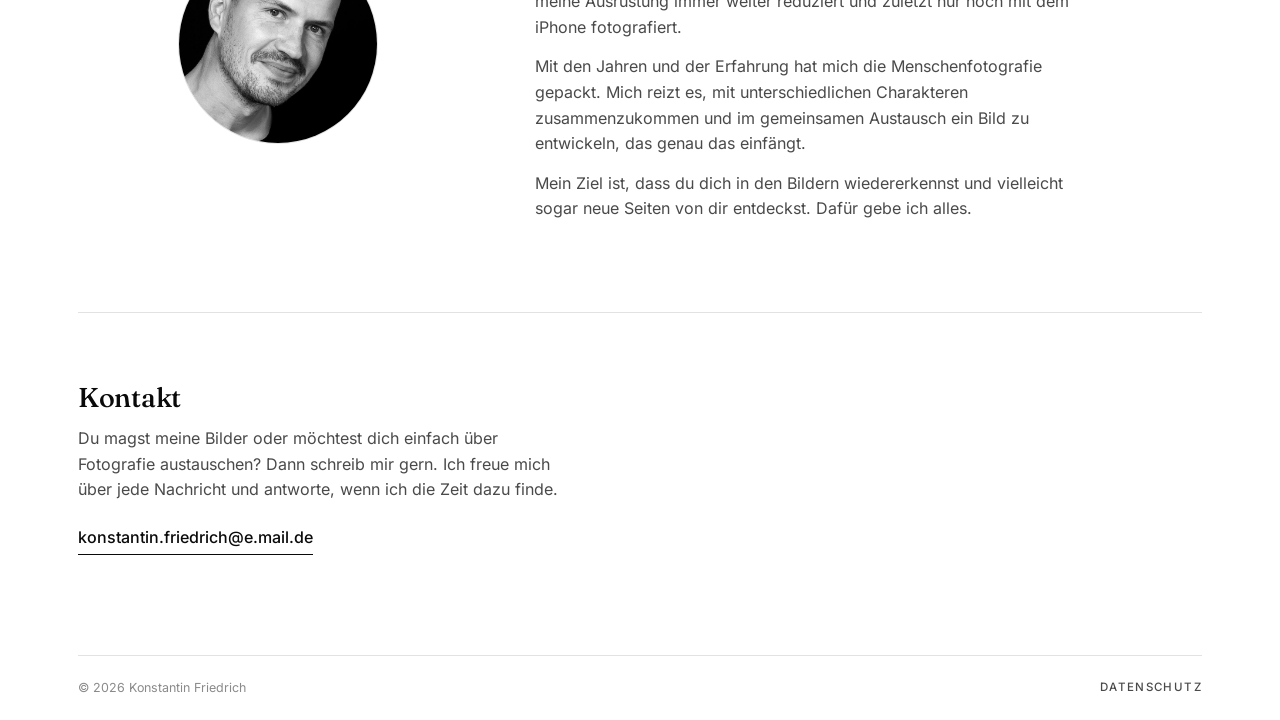
==== commit 45920707: "no b/w focus" ====
--- a/index.html
+++ b/index.html
@@ -4,7 +4,7 @@
 <meta charset="UTF-8">
 <meta name="viewport" content="width=device-width, initial-scale=1.0">
 <title>Konstantin Friedrich · Fotografie</title>
-<meta name="description" content="Konstantin Friedrich, Schwarz-Weiß-Fotografie aus Leidenschaft. Porträts in natürlichem Licht, reduziert und ehrlich.">
+<meta name="description" content="Konstantin Friedrich, Fotografie aus Leidenschaft. Porträts in natürlichem Licht, reduziert und ehrlich.">
 <link rel="preload" href="fonts/inter-latin.woff2" as="font" type="font/woff2" crossorigin>
 <link rel="preload" href="fonts/fraunces-latin.woff2" as="font" type="font/woff2" crossorigin>
 <link rel="icon" type="image/png" href="bilder/logo.png">
@@ -32,8 +32,8 @@
 
   <section class="hero">
     <div>
-      <h1>In Schwarz-Weiß sehe ich deutlicher.</h1>
-      <p class="hero-sub">Ohne Farbe bleibt das Wesentliche: Licht, Blick, Haltung. Genau das reizt mich an der S/W Fotografie und lässt mich immer wieder neu entdecken. Natürlich fotografiere ich auch in Farbe, manchmal erzählt gerade sie die Geschichte besser.</p>
+      <h1>Hinter der Kamera sehe ich klarer.</h1>
+      <p class="hero-sub">Mich interessiert das Wesentliche: Licht, Blick, Haltung. Am liebsten fotografiere ich Menschen in natürlichem Licht, zurückhaltend und ehrlich.</p>
     </div>
     <div class="hero-meta">
       <div><strong>Konstantin Friedrich</strong></div>
@@ -132,7 +132,7 @@
       <h2>Über mich</h2>
       <p>Hey, ich bin Konstantin aber die meisten nennen mich einfach Kostja. Fotografiert habe ich schon vor über zehn Jahren, damals mit dem Blick auf Landschaft und Natur. Irgendwann habe ich mir eine Pause gegönnt, meine Ausrüstung immer weiter reduziert und zuletzt nur noch mit dem iPhone fotografiert.</p>
       <p>Mit den Jahren und der Erfahrung hat mich die Menschenfotografie gepackt. Mich reizt es, mit unterschiedlichen Charakteren zusammenzukommen und im gemeinsamen Austausch ein Bild zu entwickeln, das genau das einfängt.</p>
-      <p>Am Ende gilt für mich ein einfacher Maßstab: Ein Bild muss zuerst mich überzeugen. Erst dann bin ich mit meiner Arbeit wirklich zufrieden.</p>
+      <p>Mein Ziel ist, dass du dich in den Bildern wiedererkennst und vielleicht sogar neue Seiten von dir entdeckst. Dafür gebe ich alles.</p>
     </div>
   </section>
 
--- a/styles.css
+++ b/styles.css
@@ -70,7 +70,10 @@
 
 /* Header */
 header {
-  padding: 22px 0;
+  /* Hintergrund + Linie über die volle Breite, Inhalt bleibt ausgerichtet */
+  margin-left: calc(50% - 50vw);
+  margin-right: calc(50% - 50vw);
+  padding: 22px calc(50vw - 50%);
   position: sticky;
   top: 0;
   z-index: 10;
@@ -175,6 +178,10 @@
   gap: 16px;
   padding-bottom: 8px;
   scrollbar-width: none;
+  /* Randlos: Bilderstreifen über die volle Viewport-Breite, durchgehend schwarz */
+  background: #101010;
+  margin-left: calc(50% - 50vw);
+  margin-right: calc(50% - 50vw);
 }
 .carousel::-webkit-scrollbar {
   display: none;
@@ -338,6 +345,8 @@
 /* Narrow / mobile: hide the "Fotografie" tag so the header stays on one line */
 @media (max-width: 560px) {
   .wordmark-sub { display: none; }
+  header { padding: 12px calc(50vw - 50%); }
+  .wordmark-logo { height: 40px; }
 }
 
 /* Tablet and up */
@@ -347,7 +356,7 @@
 
 /* Desktop */
 @media (min-width: 1000px) {
-  header { padding: 32px 0; }
+  header { padding: 32px calc(50vw - 50%); }
   .hero {
     padding: 100px 0 90px;
     grid-template-columns: 1.15fr 0.85fr;
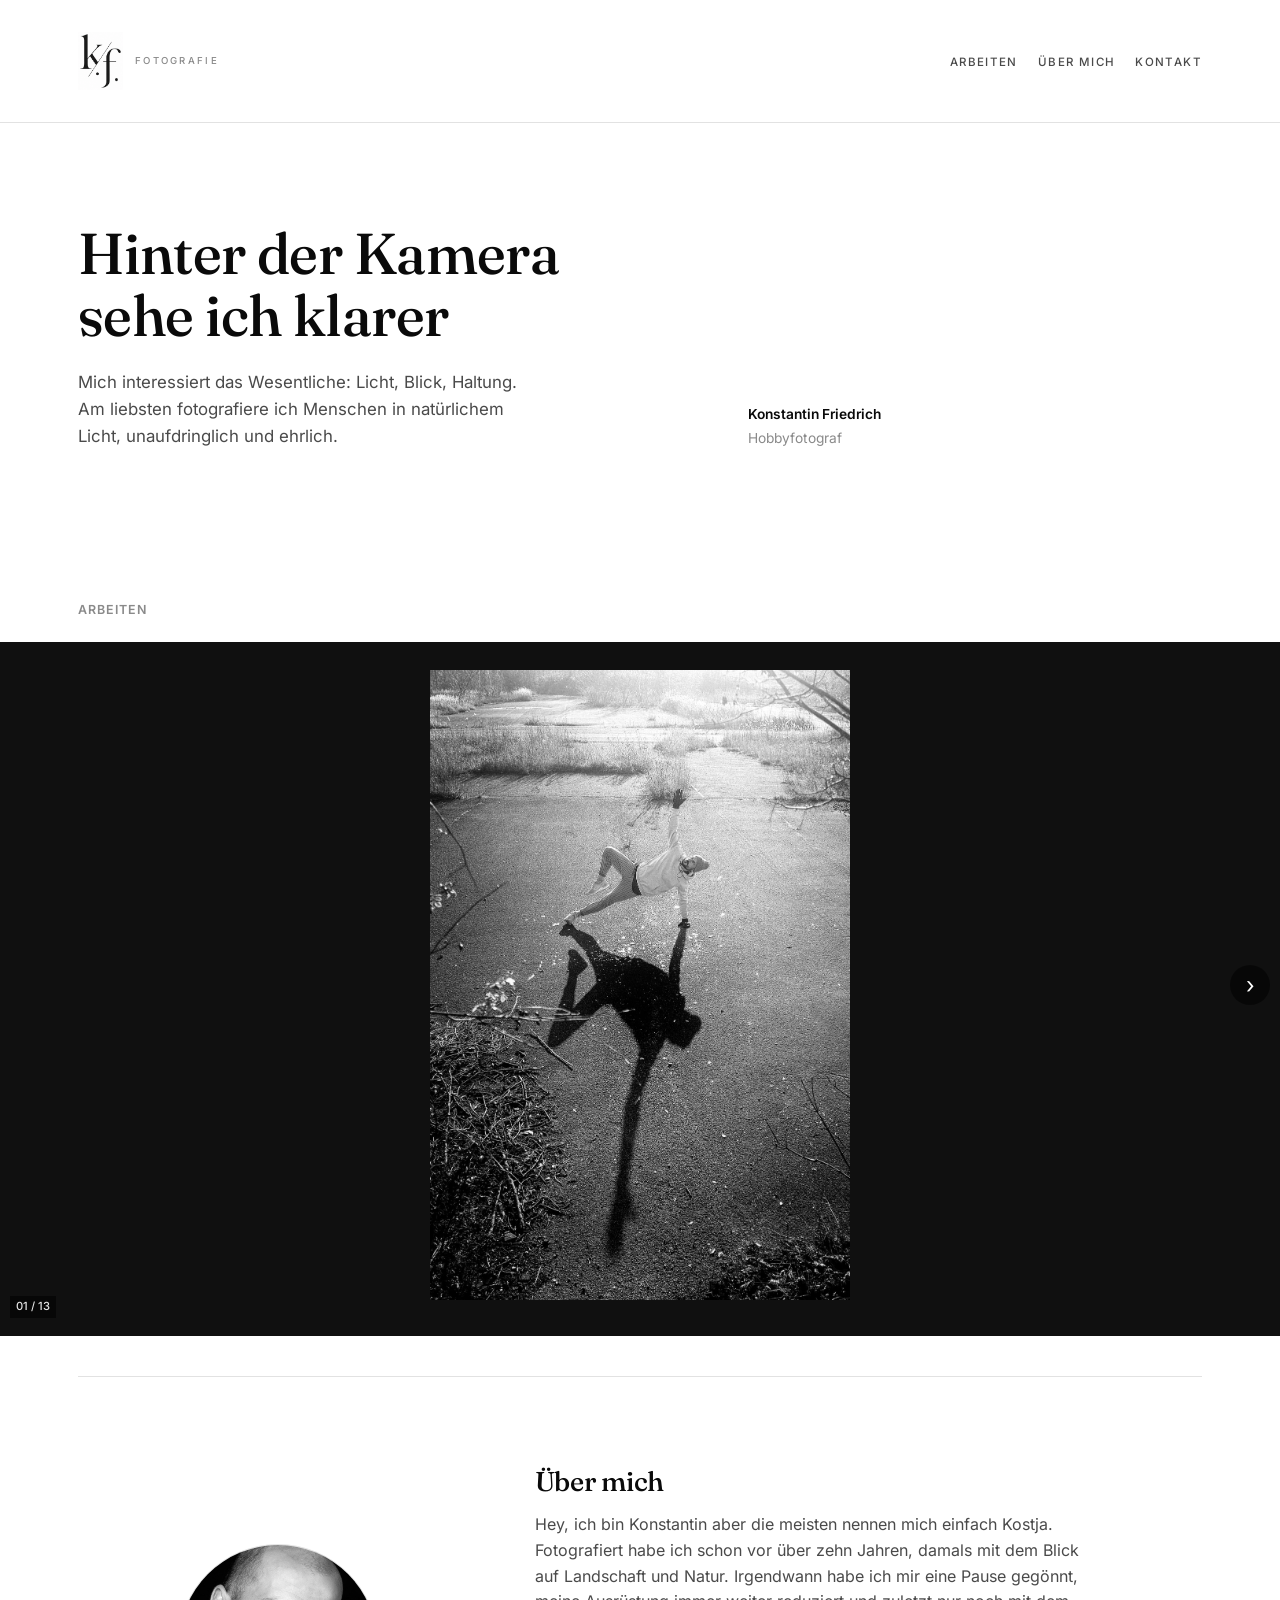
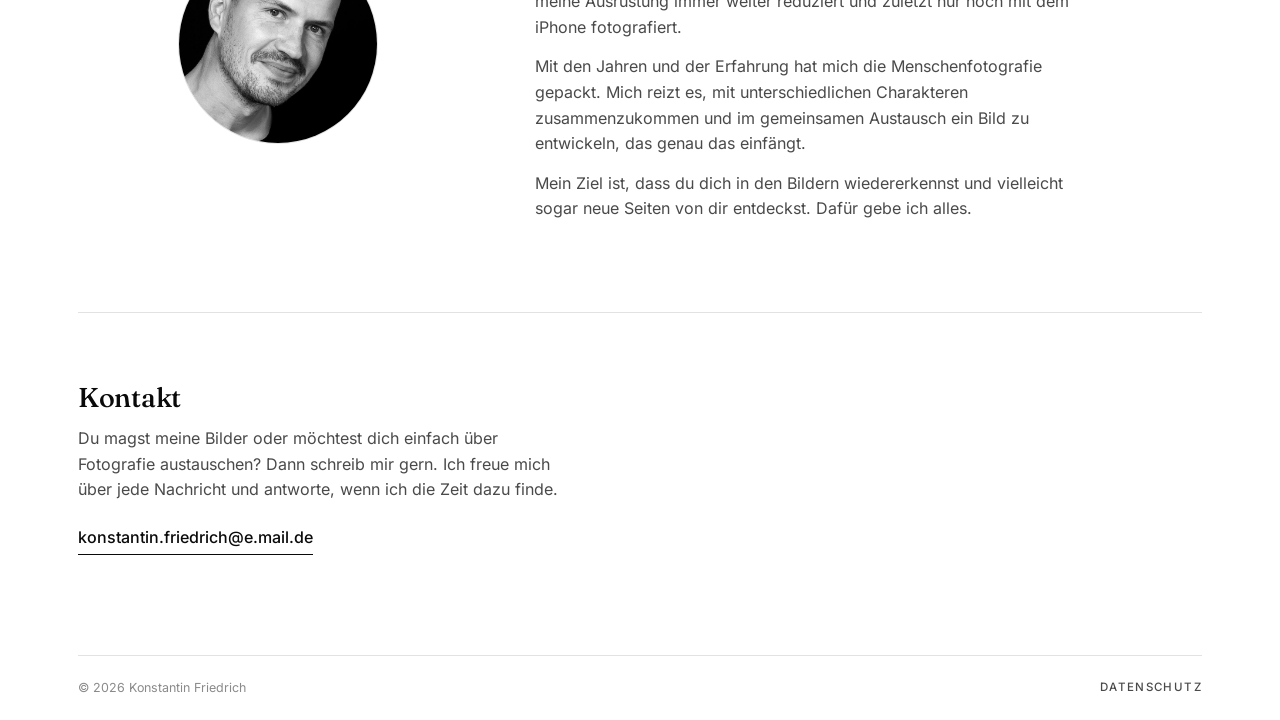
==== commit 90e2ef67: "wording" ====
--- a/index.html
+++ b/index.html
@@ -32,8 +32,8 @@
 
   <section class="hero">
     <div>
-      <h1>Hinter der Kamera sehe ich klarer.</h1>
-      <p class="hero-sub">Mich interessiert das Wesentliche: Licht, Blick, Haltung. Am liebsten fotografiere ich Menschen in natürlichem Licht, zurückhaltend und ehrlich.</p>
+      <h1>Hinter der Kamera sehe ich klarer</h1>
+      <p class="hero-sub">Mich interessiert das Wesentliche: Licht, Blick, Haltung. Am liebsten fotografiere ich Menschen in natürlichem Licht, unaufdringlich und ehrlich.</p>
     </div>
     <div class="hero-meta">
       <div><strong>Konstantin Friedrich</strong></div>
